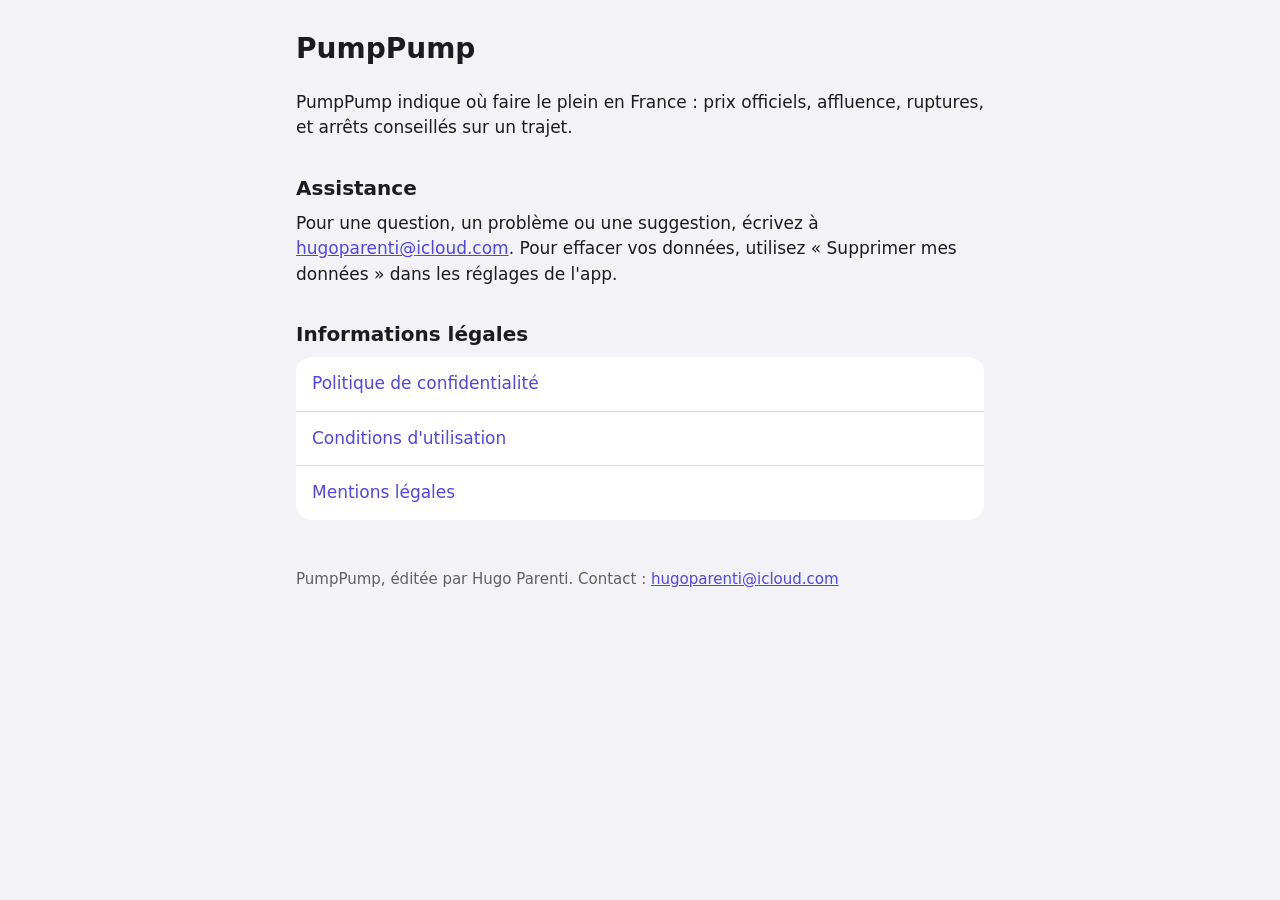
==== index.html @ 9e73a51f "Publie les pages légales de PumpPump Assistance, politique de confidentialité, conditions d'utilisat" ====
<!doctype html>
<html lang="fr">
<head>
<meta charset="utf-8">
<meta name="viewport" content="width=device-width, initial-scale=1">
<title>Assistance · PumpPump</title>
<style>
:root { color-scheme: light dark; --bg: #f2f2f7; --card: #ffffff; --text: #1c1c1e; --muted: #5f5f64; --accent: #4f46e5; --line: #d8d8de; }
@media (prefers-color-scheme: dark) { :root { --bg: #000000; --card: #1c1c1e; --text: #ffffff; --muted: #aeaeb2; --accent: #9b95ff; --line: #38383a; } }
* { box-sizing: border-box; }
body { margin: 0; background: var(--bg); color: var(--text); font: 17px/1.5 -apple-system, BlinkMacSystemFont, "Segoe UI", system-ui, sans-serif; }
main { max-width: 720px; margin: 0 auto; padding: 32px 16px 48px; }
nav { margin-bottom: 24px; font-size: 15px; }
a { color: var(--accent); }
h1 { font-size: 28px; line-height: 1.2; margin: 0 0 24px; }
h2 { font-size: 20px; margin: 32px 0 8px; }
p, ul { margin: 0 0 16px; }
ul { padding-left: 24px; }
li { margin-bottom: 8px; }
.list { list-style: none; padding: 0; background: var(--card); border-radius: 16px; overflow: hidden; }
.list li { margin: 0; border-bottom: 1px solid var(--line); }
.list li:last-child { border-bottom: none; }
.list a { display: block; padding: 14px 16px; text-decoration: none; }
footer { margin-top: 48px; color: var(--muted); font-size: 15px; }
</style>
</head>
<body>
<main>
<h1>PumpPump</h1>
<p>PumpPump indique où faire le plein en France : prix officiels, affluence, ruptures, et arrêts conseillés sur un trajet.</p>
<h2>Assistance</h2>
<p>Pour une question, un problème ou une suggestion, écrivez à <a href="mailto:hugoparenti@icloud.com">hugoparenti@icloud.com</a>. Pour effacer vos données, utilisez « Supprimer mes données » dans les réglages de l'app.</p>
<h2>Informations légales</h2>
<ul class="list">
<li><a href="confidentialite.html">Politique de confidentialité</a></li>
<li><a href="conditions.html">Conditions d'utilisation</a></li>
<li><a href="mentions-legales.html">Mentions légales</a></li>
</ul>
<footer>PumpPump, éditée par Hugo Parenti. Contact : <a href="mailto:hugoparenti@icloud.com">hugoparenti@icloud.com</a></footer>
</main>
</body>
</html>
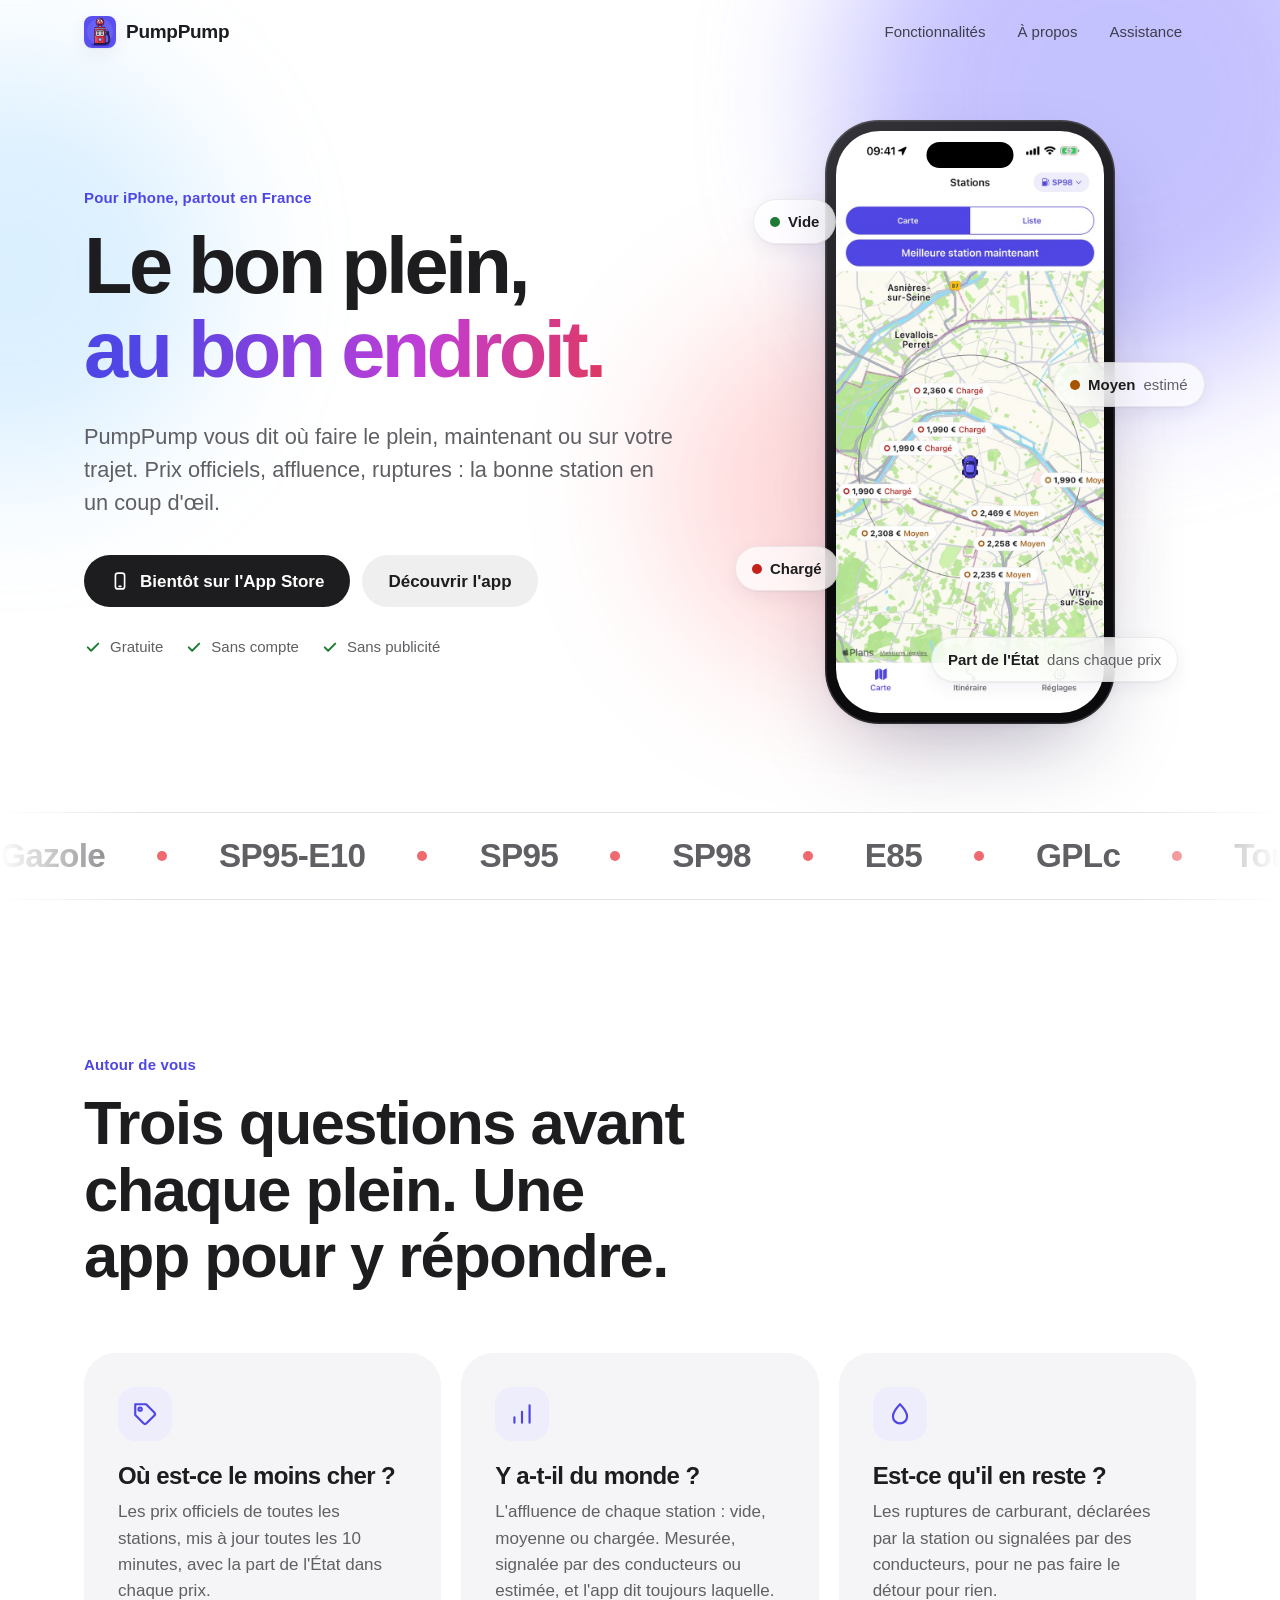
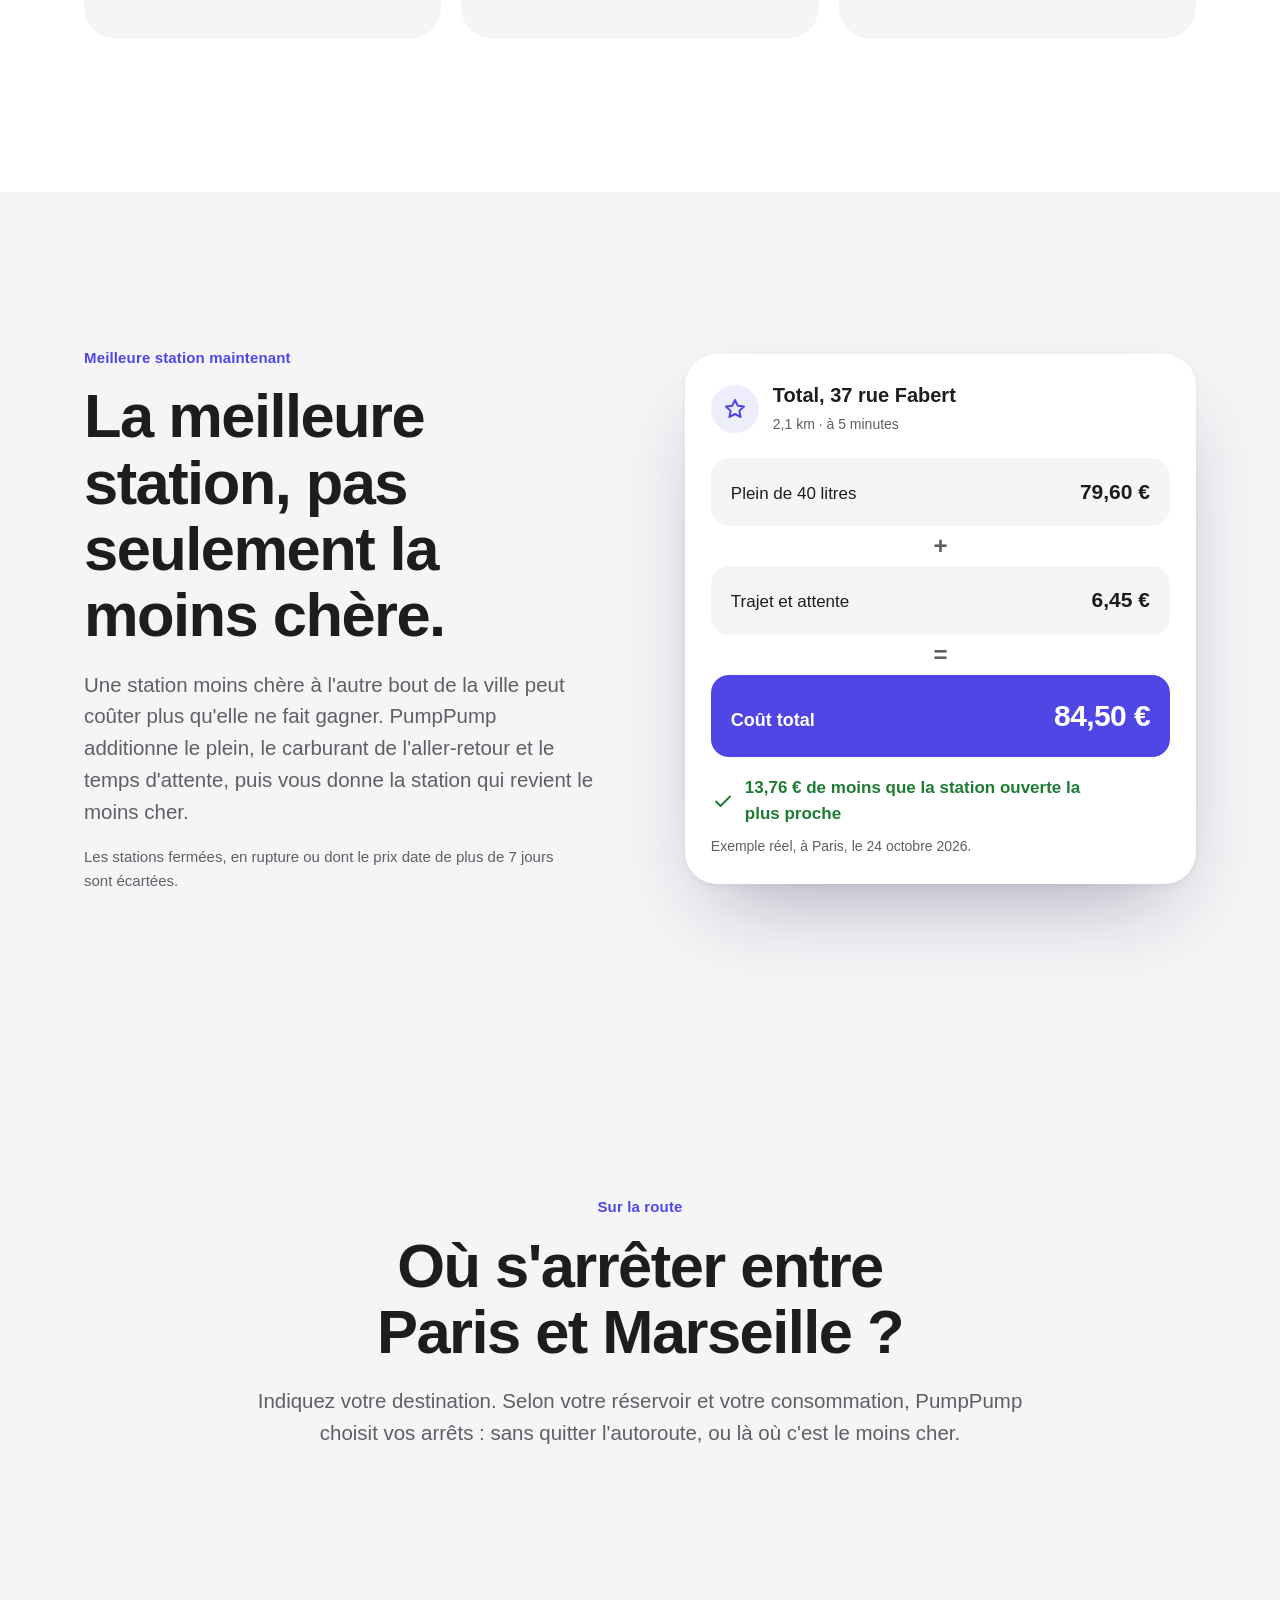
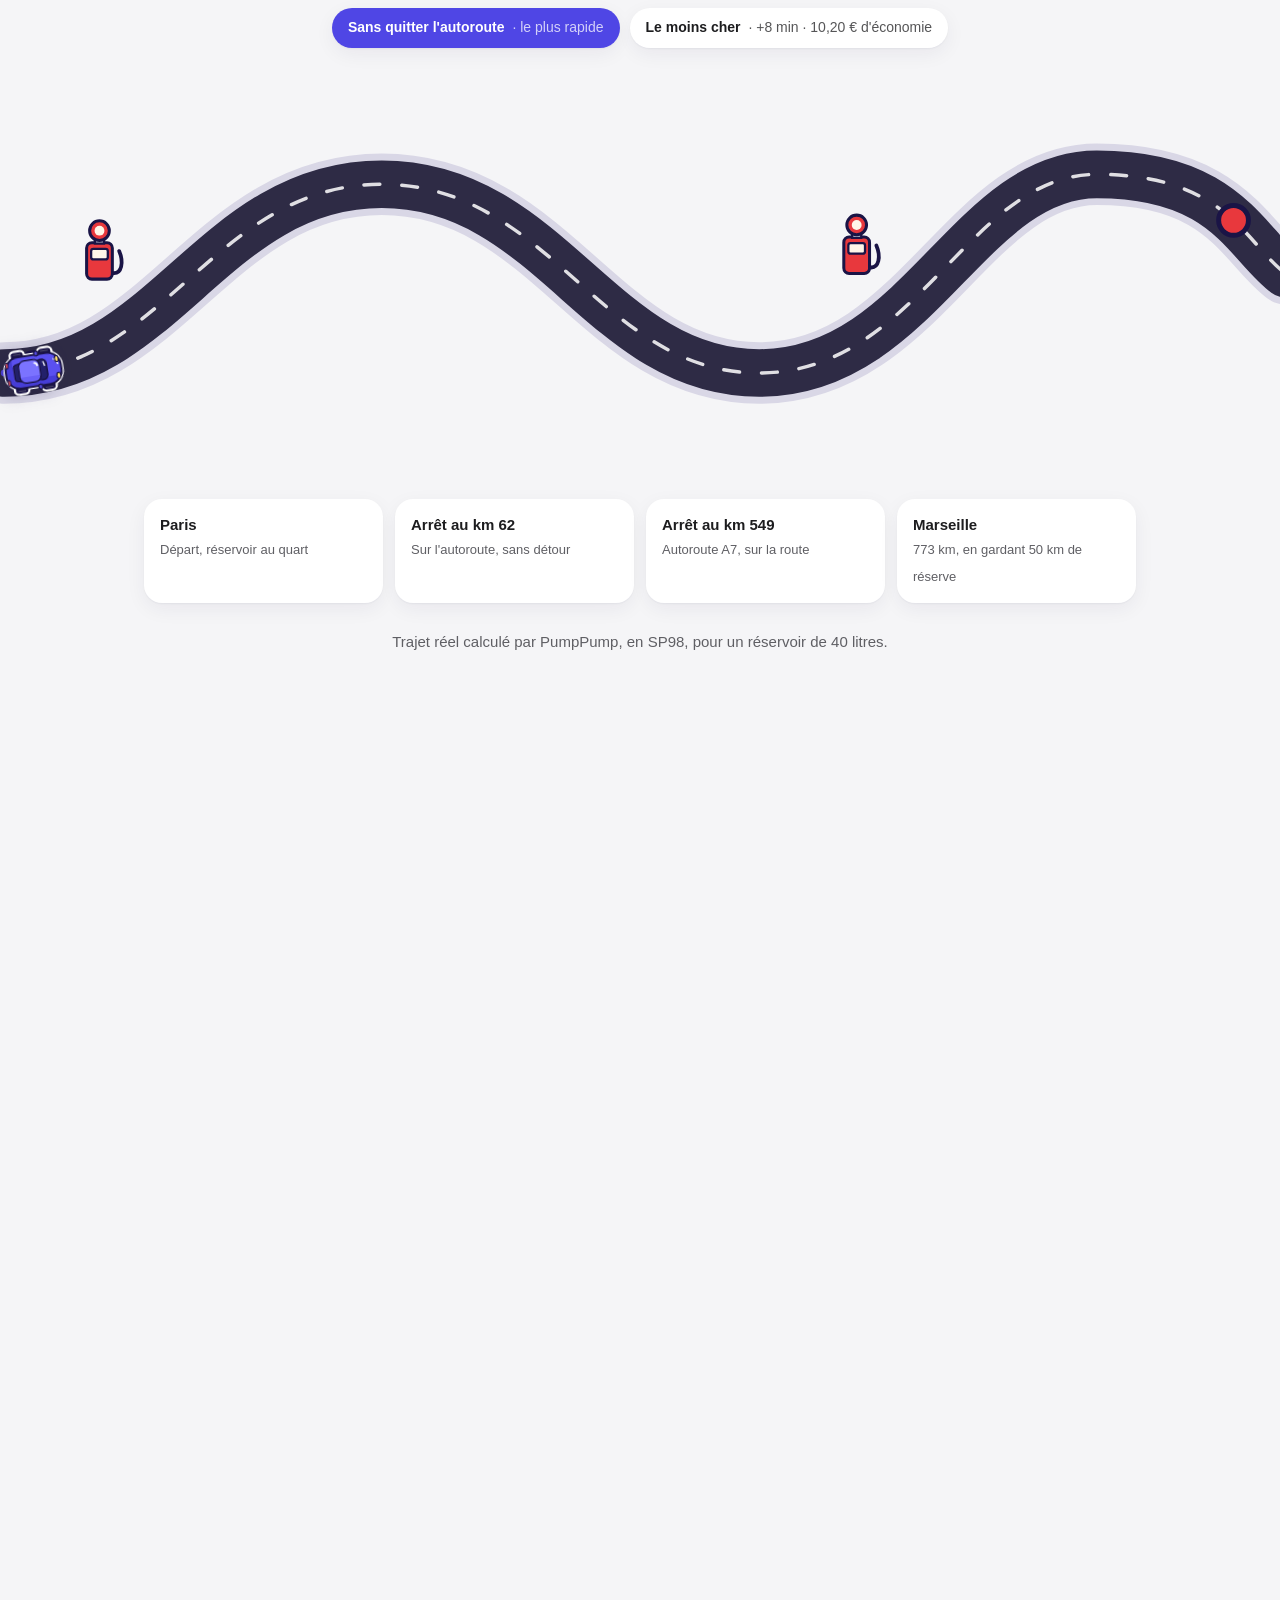
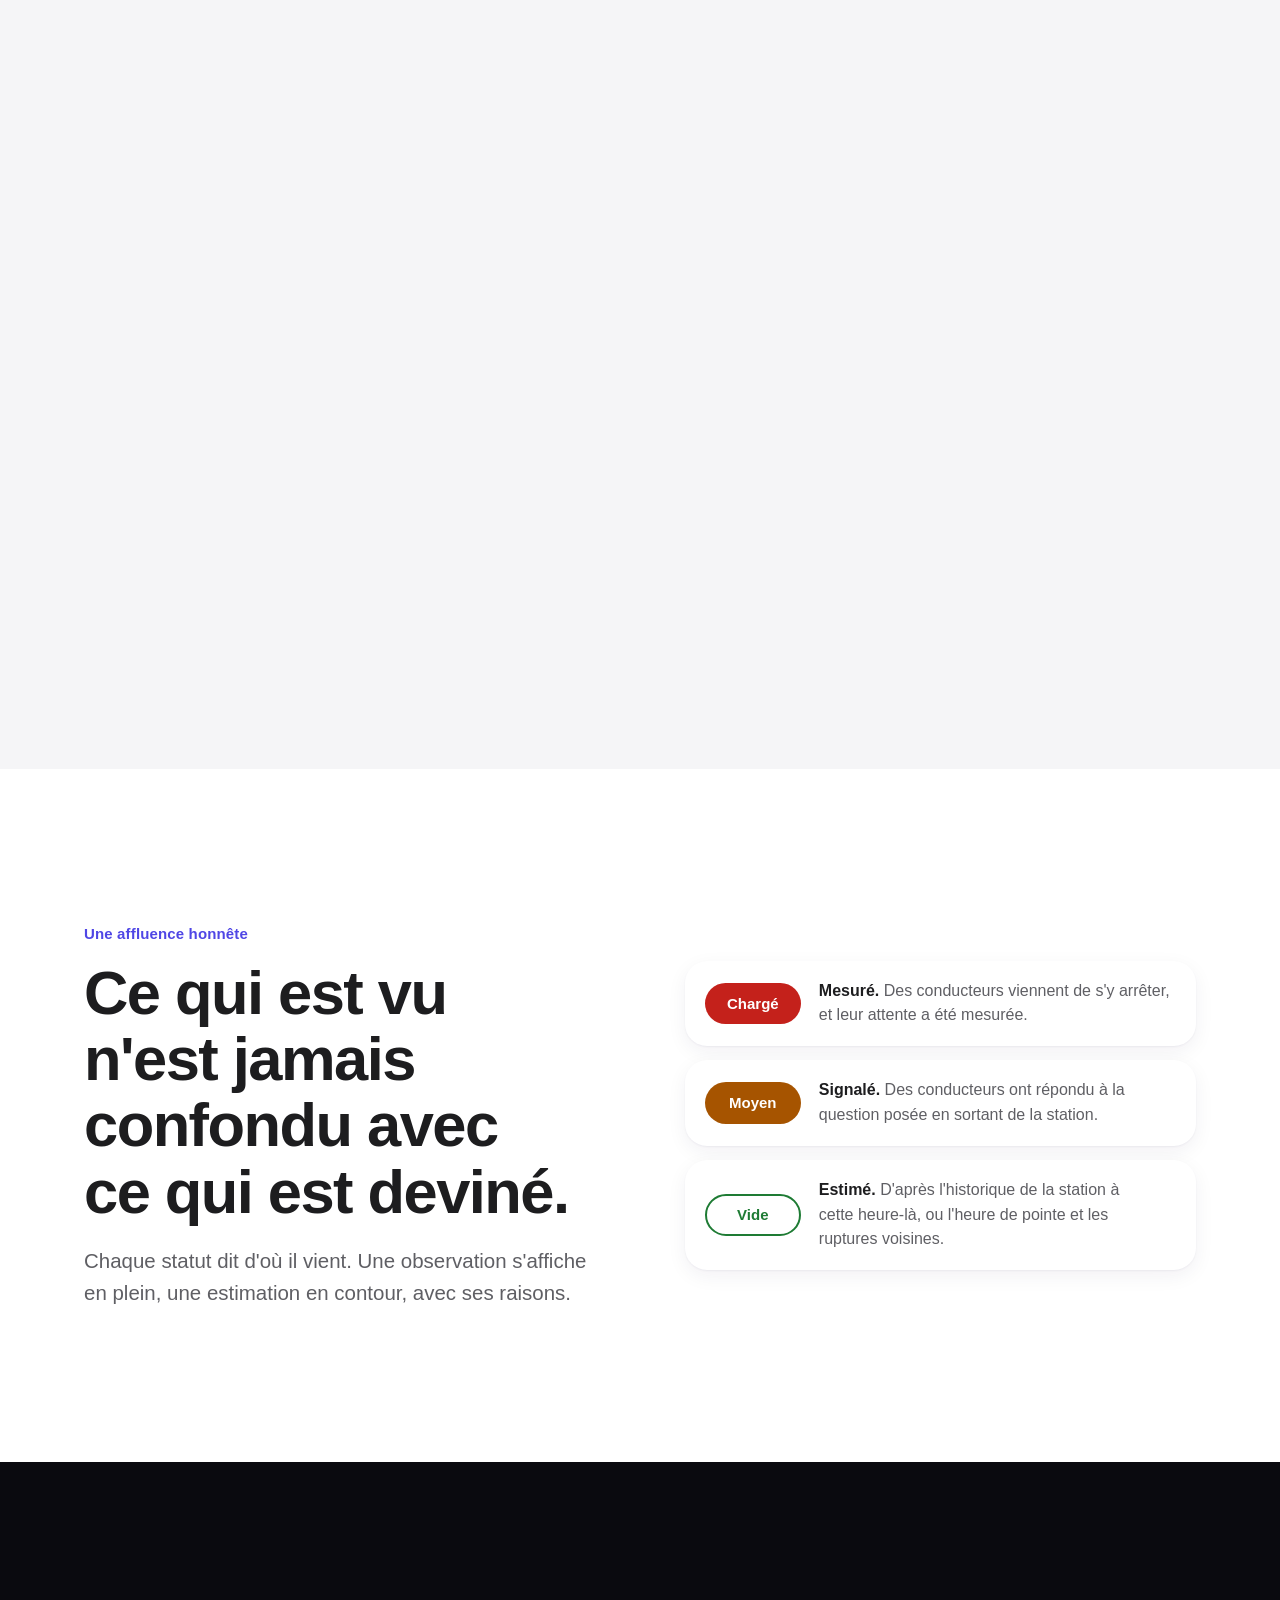
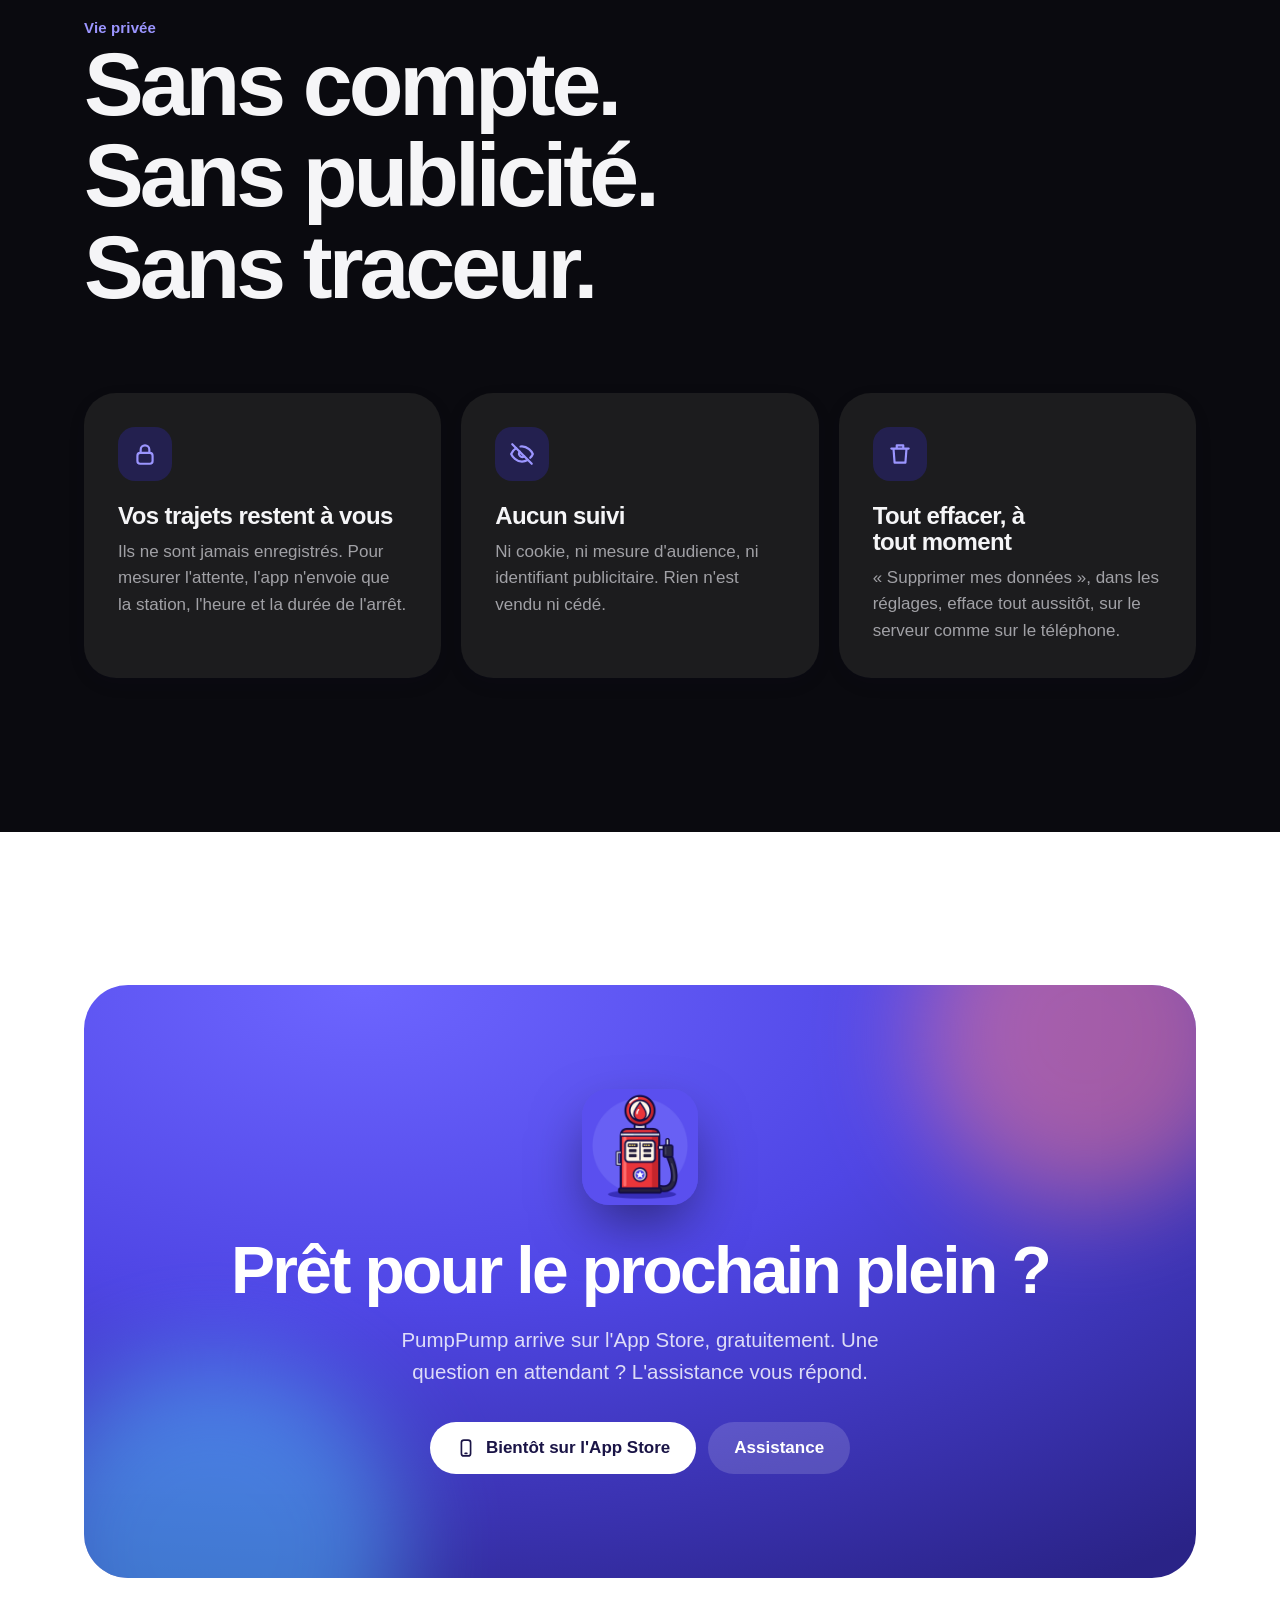
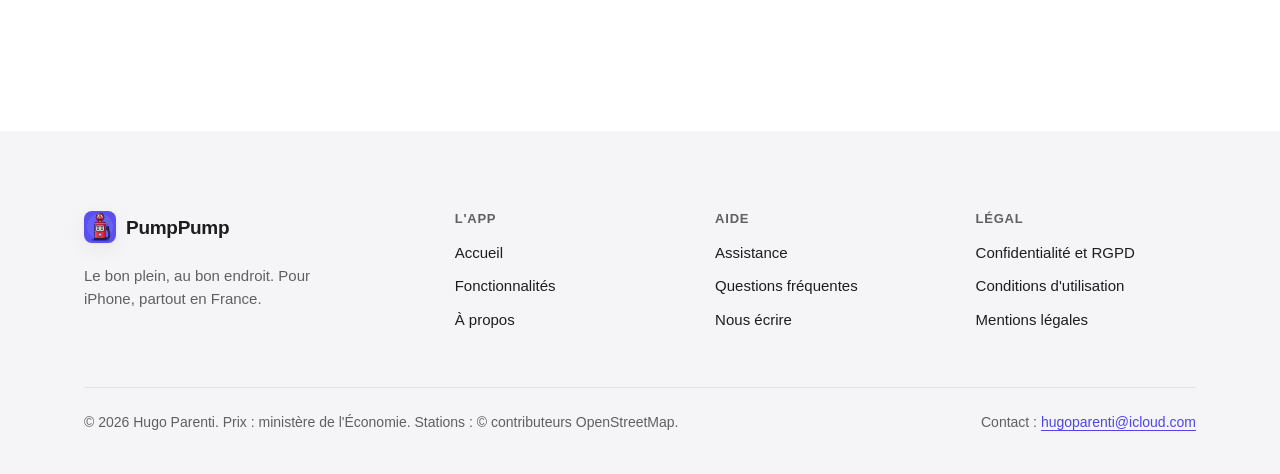
==== commit cdd5a738: "Publie le site de PumpPump Accueil, fonctionnalités, à propos, assistance et documents légaux." ====
--- a/index.html
+++ b/index.html
@@ -2,41 +2,298 @@
 <html lang="fr">
 <head>
 <meta charset="utf-8">
-<meta name="viewport" content="width=device-width, initial-scale=1">
-<title>Assistance · PumpPump</title>
-<style>
-:root { color-scheme: light dark; --bg: #f2f2f7; --card: #ffffff; --text: #1c1c1e; --muted: #5f5f64; --accent: #4f46e5; --line: #d8d8de; }
-@media (prefers-color-scheme: dark) { :root { --bg: #000000; --card: #1c1c1e; --text: #ffffff; --muted: #aeaeb2; --accent: #9b95ff; --line: #38383a; } }
-* { box-sizing: border-box; }
-body { margin: 0; background: var(--bg); color: var(--text); font: 17px/1.5 -apple-system, BlinkMacSystemFont, "Segoe UI", system-ui, sans-serif; }
-main { max-width: 720px; margin: 0 auto; padding: 32px 16px 48px; }
-nav { margin-bottom: 24px; font-size: 15px; }
-a { color: var(--accent); }
-h1 { font-size: 28px; line-height: 1.2; margin: 0 0 24px; }
-h2 { font-size: 20px; margin: 32px 0 8px; }
-p, ul { margin: 0 0 16px; }
-ul { padding-left: 24px; }
-li { margin-bottom: 8px; }
-.list { list-style: none; padding: 0; background: var(--card); border-radius: 16px; overflow: hidden; }
-.list li { margin: 0; border-bottom: 1px solid var(--line); }
-.list li:last-child { border-bottom: none; }
-.list a { display: block; padding: 14px 16px; text-decoration: none; }
-footer { margin-top: 48px; color: var(--muted); font-size: 15px; }
-</style>
+<link rel="canonical" href="https://keytwobiz.github.io/pumppump-legal/">
+<meta name="viewport" content="width=device-width, initial-scale=1, viewport-fit=cover">
+<title>PumpPump · Le bon plein, au bon endroit</title>
+<meta name="description" content="PumpPump vous dit où faire le plein en France : prix officiels mis à jour toutes les 10 minutes, affluence, ruptures et arrêts conseillés sur votre trajet.">
+<meta name="color-scheme" content="light dark">
+<meta name="theme-color" content="#ffffff" media="(prefers-color-scheme: light)">
+<meta name="theme-color" content="#000000" media="(prefers-color-scheme: dark)">
+<link rel="icon" href="images/icone-64.png" type="image/png">
+<link rel="apple-touch-icon" href="images/icone-180.png">
+<meta property="og:type" content="website">
+<meta property="og:locale" content="fr_FR">
+<meta property="og:site_name" content="PumpPump">
+<meta property="og:title" content="PumpPump · Le bon plein, au bon endroit">
+<meta property="og:description" content="PumpPump vous dit où faire le plein en France : prix officiels mis à jour toutes les 10 minutes, affluence, ruptures et arrêts conseillés sur votre trajet.">
+<meta property="og:url" content="https://keytwobiz.github.io/pumppump-legal/">
+<meta property="og:image" content="https://keytwobiz.github.io/pumppump-legal/images/icone-512.png">
+<meta name="twitter:card" content="summary">
+<script>document.documentElement.classList.add('js')</script>
+<link rel="stylesheet" href="style.css?v=ad9df41360">
+<script src="site.js?v=acaf710050" defer></script>
 </head>
 <body>
-<main>
-<h1>PumpPump</h1>
-<p>PumpPump indique où faire le plein en France : prix officiels, affluence, ruptures, et arrêts conseillés sur un trajet.</p>
-<h2>Assistance</h2>
-<p>Pour une question, un problème ou une suggestion, écrivez à <a href="mailto:hugoparenti@icloud.com">hugoparenti@icloud.com</a>. Pour effacer vos données, utilisez « Supprimer mes données » dans les réglages de l'app.</p>
-<h2>Informations légales</h2>
-<ul class="list">
-<li><a href="confidentialite.html">Politique de confidentialité</a></li>
+<a class="skip-link" href="#contenu">Aller au contenu</a>
+<header class="site-header" data-header>
+<div class="wrap header-inner">
+<a class="brand" href="./"><img src="images/icone-64.png" width="32" height="32" alt=""><span>PumpPump</span></a>
+<nav class="nav" aria-label="Navigation principale">
+<a href="fonctionnalites.html">Fonctionnalités</a>
+<a href="a-propos.html">À propos</a>
+<a href="assistance.html">Assistance</a>
+</nav>
+<button class="menu-button" type="button" aria-expanded="false" aria-controls="menu" data-menu-button><span class="sr-only">Ouvrir le menu</span><span class="bars" aria-hidden="true"></span></button>
+</div>
+</header>
+<nav class="mobile-menu" id="menu" aria-label="Menu">
+<a href="./" style="--i: 0" aria-current="page">Accueil</a>
+<a href="fonctionnalites.html" style="--i: 1">Fonctionnalités</a>
+<a href="a-propos.html" style="--i: 2">À propos</a>
+<a href="assistance.html" style="--i: 3">Assistance</a>
+<div class="menu-small">
+<a href="confidentialite.html" style="--i: 4">Confidentialité et RGPD</a>
+<a href="conditions.html" style="--i: 5">Conditions d'utilisation</a>
+<a href="mentions-legales.html" style="--i: 6">Mentions légales</a>
+</div>
+</nav>
+<main id="contenu">
+<section class="hero">
+  <div class="hero-bg" aria-hidden="true"><span class="blob b1"></span><span class="blob b2"></span><span class="blob b3"></span></div>
+  <div class="wrap hero-grid">
+    <div class="hero-copy">
+      <p class="eyebrow reveal-load" style="--d: 0">Pour iPhone, partout en France</p>
+      <h1 class="hero-title">
+        <span class="line"><span style="--d: 1">Le bon plein,</span></span>
+        <span class="line"><span class="gradient-text" style="--d: 2">au bon endroit.</span></span>
+      </h1>
+      <p class="lead reveal-load" style="--d: 3">PumpPump vous dit où faire le plein, maintenant ou sur votre trajet. Prix officiels, affluence, ruptures : la bonne station en un coup d'œil.</p>
+      <div class="actions reveal-load" style="--d: 4">
+        <span class="button soon"><svg class="icon" viewBox="0 0 24 24" aria-hidden="true" focusable="false"><rect x="6.5" y="2.5" width="11" height="19" rx="3"/><path d="M11 18.5h2"/></svg>Bientôt sur l'App Store</span>
+        <a class="button ghost" href="fonctionnalites.html">Découvrir l'app</a>
+      </div>
+      <ul class="hero-facts reveal-load" style="--d: 5">
+        <li><svg class="icon" viewBox="0 0 24 24" aria-hidden="true" focusable="false"><path d="m5 12.5 4.5 4.5L19 7.5"/></svg>Gratuite</li>
+        <li><svg class="icon" viewBox="0 0 24 24" aria-hidden="true" focusable="false"><path d="m5 12.5 4.5 4.5L19 7.5"/></svg>Sans compte</li>
+        <li><svg class="icon" viewBox="0 0 24 24" aria-hidden="true" focusable="false"><path d="m5 12.5 4.5 4.5L19 7.5"/></svg>Sans publicité</li>
+      </ul>
+    </div>
+    <div class="hero-visual">
+      <div class="radar" aria-hidden="true"><span></span><span></span><span></span></div>
+      <div class="phone-entry">
+        <div class="phone phone-tilt" data-tilt>
+          <img src="images/1-carte.jpg" width="660" height="1434" fetchpriority="high" alt="La carte de PumpPump à Paris : chaque station affiche le prix du SP98 et son affluence, dans un cercle autour de la voiture.">
+        </div>
+      </div>
+      <div class="chip chip-a" style="--d: 0" aria-hidden="true"><span class="dot vide"></span>Vide</div>
+      <div class="chip chip-b" style="--d: 1" aria-hidden="true"><span class="dot moyen"></span>Moyen <span class="muted">estimé</span></div>
+      <div class="chip chip-c" style="--d: 2" aria-hidden="true"><span class="dot charge"></span>Chargé</div>
+      <div class="chip chip-d" style="--d: 3" aria-hidden="true">Part de l'État <span class="muted">dans chaque prix</span></div>
+    </div>
+  </div>
+</section>
+
+<div class="marquee" role="img" aria-label="Carburants suivis : Gazole, SP95-E10, SP95, SP98, E85 et GPLc.">
+  <div class="marquee-track">
+    <span>Gazole</span><span>SP95-E10</span><span>SP95</span><span>SP98</span><span>E85</span><span>GPLc</span><span>Toutes les stations de France</span>
+    <span aria-hidden="true">Gazole</span><span aria-hidden="true">SP95-E10</span><span aria-hidden="true">SP95</span><span aria-hidden="true">SP98</span><span aria-hidden="true">E85</span><span aria-hidden="true">GPLc</span><span aria-hidden="true">Toutes les stations de France</span>
+  </div>
+</div>
+
+<section class="section">
+  <div class="wrap">
+    <header class="section-head" data-reveal>
+      <p class="eyebrow">Autour de vous</p>
+      <h2>Trois questions avant chaque plein. Une app pour y répondre.</h2>
+    </header>
+    <div class="cards three">
+      <article class="card flat" data-reveal style="--d: 0">
+        <div class="card-icon"><svg class="icon" viewBox="0 0 24 24" aria-hidden="true" focusable="false"><path d="M20.6 13.4 13.4 20.6a2 2 0 0 1-2.8 0L3 13V3h10l7.6 7.6a2 2 0 0 1 0 2.8z"/><circle cx="7.5" cy="7.5" r="1.5"/></svg></div>
+        <h3>Où est-ce le moins cher ?</h3>
+        <p>Les prix officiels de toutes les stations, mis à jour toutes les 10 minutes, avec la part de l'État dans chaque prix.</p>
+      </article>
+      <article class="card flat" data-reveal style="--d: 1">
+        <div class="card-icon"><svg class="icon" viewBox="0 0 24 24" aria-hidden="true" focusable="false"><path d="M5 20v-5M12 20V10M19 20V4"/></svg></div>
+        <h3>Y a-t-il du monde ?</h3>
+        <p>L'affluence de chaque station : vide, moyenne ou chargée. Mesurée, signalée par des conducteurs ou estimée, et l'app dit toujours laquelle.</p>
+      </article>
+      <article class="card flat" data-reveal style="--d: 2">
+        <div class="card-icon"><svg class="icon" viewBox="0 0 24 24" aria-hidden="true" focusable="false"><path d="M12 3s6.5 6.6 6.5 11.2a6.5 6.5 0 0 1-13 0C5.5 9.6 12 3 12 3z"/></svg></div>
+        <h3>Est-ce qu'il en reste ?</h3>
+        <p>Les ruptures de carburant, déclarées par la station ou signalées par des conducteurs, pour ne pas faire le détour pour rien.</p>
+      </article>
+    </div>
+  </div>
+</section>
+
+<section class="section soft">
+  <div class="wrap split">
+    <header class="section-head" data-reveal>
+      <p class="eyebrow">Meilleure station maintenant</p>
+      <h2>La meilleure station, pas seulement la moins chère.</h2>
+      <p>Une station moins chère à l'autre bout de la ville peut coûter plus qu'elle ne fait gagner. PumpPump additionne le plein, le carburant de l'aller-retour et le temps d'attente, puis vous donne la station qui revient le moins cher.</p>
+      <p class="small">Les stations fermées, en rupture ou dont le prix date de plus de 7 jours sont écartées.</p>
+    </header>
+    <div class="equation" data-reveal>
+      <div class="equation-title" data-step style="--s: 0">
+        <span class="star"><svg class="icon" viewBox="0 0 24 24" aria-hidden="true" focusable="false"><path d="m12 3 2.7 5.7 6.3.8-4.6 4.4 1.2 6.1L12 17l-5.6 3 1.2-6.1L3 9.5l6.3-.8z"/></svg></span>
+        <div><strong>Total, 37 rue Fabert</strong><span>2,1 km · à 5 minutes</span></div>
+      </div>
+      <div class="eq-row" data-step style="--s: 1"><span>Plein de 40 litres</span><strong>79,60&nbsp;€</strong></div>
+      <div class="eq-op" data-step style="--s: 2" aria-hidden="true">+</div>
+      <div class="eq-row" data-step style="--s: 3"><span>Trajet et attente</span><strong>6,45&nbsp;€</strong></div>
+      <div class="eq-op" data-step style="--s: 4" aria-hidden="true">=</div>
+      <div class="eq-total" data-step style="--s: 5"><span>Coût total</span><strong data-count="86.05" data-count-delay="1100">86,05&nbsp;€</strong></div>
+      <p class="eq-note" data-step style="--s: 6"><svg class="icon" viewBox="0 0 24 24" aria-hidden="true" focusable="false"><path d="m5 12.5 4.5 4.5L19 7.5"/></svg>13,76&nbsp;€ de moins que la station ouverte la plus proche</p>
+      <p class="eq-caption" data-step style="--s: 7">Exemple réel, à Paris, le 24 octobre 2026.</p>
+    </div>
+  </div>
+</section>
+
+<section class="road" data-road aria-labelledby="titre-route">
+  <div class="wrap">
+    <header class="section-head center" data-reveal>
+      <p class="eyebrow">Sur la route</p>
+      <h2 id="titre-route">Où s'arrêter entre Paris et Marseille ?</h2>
+      <p>Indiquez votre destination. Selon votre réservoir et votre consommation, PumpPump choisit vos arrêts : sans quitter l'autoroute, ou là où c'est le moins cher.</p>
+    </header>
+  </div>
+  <div class="road-track" data-road-track>
+    <div class="road-sticky">
+      <div class="road-route" aria-hidden="true">
+        <span class="road-pill active">Sans quitter l'autoroute <span class="muted">· le plus rapide</span></span>
+        <span class="road-pill">Le moins cher <span class="muted">· +8 min · 10,20&nbsp;€ d'économie</span></span>
+      </div>
+      <div class="road-stage" aria-hidden="true">
+        <svg width="0" height="0" style="position: absolute" focusable="false">
+          <symbol id="pompe" viewBox="0 0 60 84">
+            <path d="M44 72c13 2 15-15 9-29" fill="none" stroke="#1A1446" stroke-width="5" stroke-linecap="round"/>
+            <rect x="10" y="32" width="34" height="48" rx="7" fill="#E8383D" stroke="#1A1446" stroke-width="4"/>
+            <rect x="16" y="40" width="22" height="14" rx="3" fill="#FFF6E8" stroke="#1A1446" stroke-width="3"/>
+            <rect x="21" y="26" width="12" height="7" fill="#D9DDE6" stroke="#1A1446" stroke-width="3"/>
+            <circle cx="27" cy="16" r="13" fill="#E8383D" stroke="#1A1446" stroke-width="4"/>
+            <circle cx="27" cy="16" r="6.5" fill="#FFF6E8"/>
+          </symbol>
+        </svg>
+        <svg class="road-svg wide" viewBox="0 0 1200 400" focusable="false" data-start="0.02" data-end="0.95">
+          <path class="road-edge" stroke-width="62" d="M-40 300C120 300 170 110 340 110S560 300 720 300 930 100 1060 100 1210 170 1250 200"/>
+          <path class="road-asphalt" stroke-width="48" data-road-path d="M-40 300C120 300 170 110 340 110S560 300 720 300 930 100 1060 100 1210 170 1250 200"/>
+          <path class="road-dash" d="M-40 300C120 300 170 110 340 110S560 300 720 300 930 100 1060 100 1210 170 1250 200"/>
+          <path class="road-trail" pathLength="1" data-trail d="M-40 300C120 300 170 110 340 110S560 300 720 300 930 100 1060 100 1210 170 1250 200"/>
+          <g class="road-place" data-place data-trip="0"><circle class="halo" r="34"/><circle class="marker" r="13" fill="#FFFFFF" stroke="#1A1446" stroke-width="5"/></g>
+          <g class="road-place" data-place data-trip="0.08" data-offset="54"><circle class="halo" cy="-30" r="40"/><use href="#pompe" x="-23" y="-64" width="46" height="64"/></g>
+          <g class="road-place" data-place data-trip="0.71" data-offset="54"><circle class="halo" cy="-30" r="40"/><use href="#pompe" x="-23" y="-64" width="46" height="64"/></g>
+          <g class="road-place" data-place data-trip="1"><circle class="halo" r="34"/><circle class="marker" r="15" fill="#E8383D" stroke="#1A1446" stroke-width="5"/></g>
+          <g class="road-car" data-car><image href="images/voiture.svg" x="-34" y="-34" width="68" height="68"/></g>
+        </svg>
+        <svg class="road-svg tall" viewBox="0 0 360 640" focusable="false" data-start="0.07" data-end="0.93">
+          <path class="road-edge" stroke-width="74" d="M180-30C180 90 60 110 70 220S300 330 290 440 180 560 180 680"/>
+          <path class="road-asphalt" stroke-width="58" data-road-path d="M180-30C180 90 60 110 70 220S300 330 290 440 180 560 180 680"/>
+          <path class="road-dash" d="M180-30C180 90 60 110 70 220S300 330 290 440 180 560 180 680"/>
+          <path class="road-trail" pathLength="1" data-trail d="M180-30C180 90 60 110 70 220S300 330 290 440 180 560 180 680"/>
+          <g class="road-place" data-place data-trip="0"><circle class="halo" r="40"/><circle class="marker" r="16" fill="#FFFFFF" stroke="#1A1446" stroke-width="6"/></g>
+          <g class="road-place" data-place data-trip="0.08" data-offset="-64"><circle class="halo" cy="-36" r="48"/><use href="#pompe" x="-28" y="-78" width="56" height="78"/></g>
+          <g class="road-place" data-place data-trip="0.71" data-offset="64"><circle class="halo" cy="-36" r="48"/><use href="#pompe" x="-28" y="-78" width="56" height="78"/></g>
+          <g class="road-place" data-place data-trip="1"><circle class="halo" r="40"/><circle class="marker" r="18" fill="#E8383D" stroke="#1A1446" stroke-width="6"/></g>
+          <g class="road-car" data-car><image href="images/voiture.svg" x="-44" y="-44" width="88" height="88"/></g>
+        </svg>
+      </div>
+      <ol class="road-stops">
+        <li class="stop" data-stop="0"><strong>Paris</strong><span>Départ, réservoir au quart</span></li>
+        <li class="stop" data-stop="0.08"><strong>Arrêt au km 62</strong><span>Sur l'autoroute, sans détour</span></li>
+        <li class="stop" data-stop="0.71"><strong>Arrêt au km 549</strong><span>Autoroute A7, sur la route</span></li>
+        <li class="stop" data-stop="1"><strong>Marseille</strong><span>773 km, en gardant 50 km de réserve</span></li>
+      </ol>
+      <p class="road-note">Trajet réel calculé par PumpPump, en SP98, pour un réservoir de 40 litres.</p>
+    </div>
+  </div>
+</section>
+
+<section class="section">
+  <div class="wrap split">
+    <header class="section-head" data-reveal>
+      <p class="eyebrow">Une affluence honnête</p>
+      <h2>Ce qui est vu n'est jamais confondu avec ce qui est deviné.</h2>
+      <p>Chaque statut dit d'où il vient. Une observation s'affiche en plein, une estimation en contour, avec ses raisons.</p>
+    </header>
+    <div class="badges">
+      <div class="badge-row" data-reveal style="--d: 0"><span class="badge filled charge">Chargé</span><p><strong>Mesuré.</strong> Des conducteurs viennent de s'y arrêter, et leur attente a été mesurée.</p></div>
+      <div class="badge-row" data-reveal style="--d: 1"><span class="badge filled moyen">Moyen</span><p><strong>Signalé.</strong> Des conducteurs ont répondu à la question posée en sortant de la station.</p></div>
+      <div class="badge-row" data-reveal style="--d: 2"><span class="badge outline vide">Vide</span><p><strong>Estimé.</strong> D'après l'historique de la station à cette heure-là, ou l'heure de pointe et les ruptures voisines.</p></div>
+    </div>
+  </div>
+</section>
+
+<section class="section dark">
+  <div class="wrap">
+    <p class="eyebrow" data-reveal>Vie privée</p>
+    <h2 class="statement" data-reveal>
+      <span style="--d: 0">Sans compte.</span>
+      <span style="--d: 1">Sans publicité.</span>
+      <span style="--d: 2">Sans traceur.</span>
+    </h2>
+    <div class="privacy-list">
+      <article class="card" data-reveal style="--d: 0">
+        <div class="card-icon"><svg class="icon" viewBox="0 0 24 24" aria-hidden="true" focusable="false"><rect x="5" y="11" width="14" height="10" rx="2.5"/><path d="M8 11V8a4 4 0 0 1 8 0v3"/></svg></div>
+        <h3>Vos trajets restent à vous</h3>
+        <p>Ils ne sont jamais enregistrés. Pour mesurer l'attente, l'app n'envoie que la station, l'heure et la durée de l'arrêt.</p>
+      </article>
+      <article class="card" data-reveal style="--d: 1">
+        <div class="card-icon"><svg class="icon" viewBox="0 0 24 24" aria-hidden="true" focusable="false"><path d="m3 3 18 18"/><path d="M10.6 5.1A10 10 0 0 1 12 5c5 0 9 4.5 10 7-.4 1-1.2 2.3-2.4 3.5M6.6 6.6C4.5 7.9 2.8 10 2 12c1 2.5 5 7 10 7 1.9 0 3.6-.6 5.1-1.5"/><path d="M9.9 9.9a3 3 0 0 0 4.2 4.2"/></svg></div>
+        <h3>Aucun suivi</h3>
+        <p>Ni cookie, ni mesure d'audience, ni identifiant publicitaire. Rien n'est vendu ni cédé.</p>
+      </article>
+      <article class="card" data-reveal style="--d: 2">
+        <div class="card-icon"><svg class="icon" viewBox="0 0 24 24" aria-hidden="true" focusable="false"><path d="M4 7h16M9 7V4h6v3M6 7l1 13h10l1-13"/></svg></div>
+        <h3>Tout effacer, à tout moment</h3>
+        <p>« Supprimer mes données », dans les réglages, efface tout aussitôt, sur le serveur comme sur le téléphone.</p>
+      </article>
+    </div>
+  </div>
+</section>
+
+<section class="section">
+  <div class="wrap">
+    <div class="cta-card" data-reveal>
+      <img class="app-icon" src="images/icone-512.png" width="512" height="512" alt="L'icône de PumpPump : une pompe à essence rouge des années 50.">
+      <h2>Prêt pour le prochain plein ?</h2>
+      <p>PumpPump arrive sur l'App Store, gratuitement. Une question en attendant ? L'assistance vous répond.</p>
+      <div class="actions">
+        <span class="button soon"><svg class="icon" viewBox="0 0 24 24" aria-hidden="true" focusable="false"><rect x="6.5" y="2.5" width="11" height="19" rx="3"/><path d="M11 18.5h2"/></svg>Bientôt sur l'App Store</span>
+        <a class="button ghost" href="assistance.html">Assistance</a>
+      </div>
+    </div>
+  </div>
+</section>
+
+</main>
+<footer class="site-footer">
+<div class="wrap">
+<div class="footer-grid">
+<div class="footer-brand">
+<a class="brand" href="./"><img src="images/icone-64.png" width="32" height="32" alt=""><span>PumpPump</span></a>
+<p>Le bon plein, au bon endroit. Pour iPhone, partout en France.</p>
+</div>
+<nav aria-label="L'app">
+<h2>L'app</h2>
+<ul>
+<li><a href="./">Accueil</a></li>
+<li><a href="fonctionnalites.html">Fonctionnalités</a></li>
+<li><a href="a-propos.html">À propos</a></li>
+</ul>
+</nav>
+<nav aria-label="Aide">
+<h2>Aide</h2>
+<ul>
+<li><a href="assistance.html">Assistance</a></li>
+<li><a href="assistance.html#faq">Questions fréquentes</a></li>
+<li><a href="mailto:hugoparenti@icloud.com">Nous écrire</a></li>
+</ul>
+</nav>
+<nav aria-label="Informations légales">
+<h2>Légal</h2>
+<ul>
+<li><a href="confidentialite.html">Confidentialité et RGPD</a></li>
 <li><a href="conditions.html">Conditions d'utilisation</a></li>
 <li><a href="mentions-legales.html">Mentions légales</a></li>
 </ul>
-<footer>PumpPump, éditée par Hugo Parenti. Contact : <a href="mailto:hugoparenti@icloud.com">hugoparenti@icloud.com</a></footer>
-</main>
+</nav>
+</div>
+<div class="footer-bottom">
+<p>© 2026 Hugo Parenti. Prix : ministère de l'Économie. Stations : © contributeurs OpenStreetMap.</p>
+<p>Contact : <a href="mailto:hugoparenti@icloud.com">hugoparenti@icloud.com</a></p>
+</div>
+</div>
+</footer>
 </body>
 </html>
--- a/style.css
+++ b/style.css
@@ -0,0 +1,2402 @@
+/* Site de PumpPump. Couleurs de l'app, typographie du système, mode sombre
+   automatique. Le contenu reste lisible sans JavaScript : les états cachés avant
+   animation ne s'appliquent qu'avec la classe js. Toutes les animations
+   s'arrêtent quand l'utilisateur réduit les animations. */
+
+:root {
+  color-scheme: light dark;
+  --bg: #ffffff;
+  --bg-soft: #f5f5f7;
+  --card: #ffffff;
+  --text: #1d1d1f;
+  --muted: #5f5f64;
+  --line: #e2e2e7;
+  --accent: #4f46e5;
+  --accent-hover: #4338ca;
+  --on-accent: #ffffff;
+  --accent-tint: #eeedfb;
+  --ink: #1a1446;
+  --pump: #e8383d;
+  --vide: #1e7b34;
+  --moyen: #a65400;
+  --charge: #c4211b;
+  --on-status: #ffffff;
+  --road: #2e2b45;
+  --road-edge: #d9d7e6;
+  --glass: rgba(255, 255, 255, 0.72);
+  --shadow-s: 0 1px 2px rgba(26, 20, 70, 0.05), 0 6px 20px rgba(26, 20, 70, 0.06);
+  --shadow-l: 0 2px 6px rgba(26, 20, 70, 0.05), 0 40px 90px -30px rgba(26, 20, 70, 0.35);
+  --radius-m: 20px;
+  --radius-l: 32px;
+  --ease: cubic-bezier(0.22, 1, 0.36, 1);
+  --spring: cubic-bezier(0.34, 1.56, 0.64, 1);
+  --header-h: 64px;
+  --font: -apple-system, BlinkMacSystemFont, 'SF Pro Text', 'Segoe UI', Roboto, 'Helvetica Neue', Arial, sans-serif;
+  --font-display: -apple-system, BlinkMacSystemFont, 'SF Pro Display', 'Segoe UI', Roboto, 'Helvetica Neue', Arial,
+    sans-serif;
+}
+
+@media (prefers-color-scheme: dark) {
+  :root {
+    --bg: #000000;
+    --bg-soft: #0f0f12;
+    --card: #1c1c1e;
+    --text: #f5f5f7;
+    --muted: #a1a1a6;
+    --line: #2c2c2e;
+    --accent: #9b95ff;
+    --accent-hover: #b6b1ff;
+    --on-accent: #000000;
+    --accent-tint: #23204f;
+    --vide: #30d158;
+    --moyen: #ff9f0a;
+    --charge: #ff6961;
+    --on-status: #000000;
+    --road: #3a3750;
+    --road-edge: #24232e;
+    --glass: rgba(22, 22, 26, 0.72);
+    --shadow-s: 0 1px 2px rgba(0, 0, 0, 0.5), 0 6px 20px rgba(0, 0, 0, 0.35);
+    --shadow-l: 0 40px 90px -30px rgba(0, 0, 0, 0.9);
+  }
+}
+
+/* Base */
+
+*,
+*::before,
+*::after {
+  box-sizing: border-box;
+}
+
+html {
+  -webkit-text-size-adjust: 100%;
+  scroll-padding-top: calc(var(--header-h) + 24px);
+}
+
+body {
+  margin: 0;
+  background: var(--bg);
+  color: var(--text);
+  font: 17px/1.55 var(--font);
+  -webkit-font-smoothing: antialiased;
+  text-rendering: optimizeLegibility;
+  overflow-x: clip;
+}
+
+html.menu-open {
+  overflow: hidden;
+}
+
+img,
+svg {
+  display: block;
+  max-width: 100%;
+}
+
+img {
+  height: auto;
+}
+
+a {
+  color: var(--accent);
+  text-decoration-thickness: 1px;
+  text-underline-offset: 3px;
+}
+
+a:hover {
+  color: var(--accent-hover);
+}
+
+:focus-visible {
+  outline: 3px solid var(--accent);
+  outline-offset: 3px;
+  border-radius: 8px;
+}
+
+h1,
+h2,
+h3 {
+  margin: 0;
+  font-family: var(--font-display);
+  line-height: 1.08;
+  letter-spacing: -0.025em;
+  text-wrap: balance;
+}
+
+p {
+  margin: 0;
+  text-wrap: pretty;
+}
+
+.sr-only {
+  position: absolute;
+  width: 1px;
+  height: 1px;
+  overflow: hidden;
+  clip-path: inset(50%);
+  white-space: nowrap;
+}
+
+.skip-link {
+  position: fixed;
+  top: 12px;
+  left: 12px;
+  z-index: 100;
+  padding: 10px 16px;
+  border-radius: 999px;
+  background: var(--accent);
+  color: var(--on-accent);
+  font-weight: 600;
+  text-decoration: none;
+  transform: translateY(-200%);
+}
+
+.skip-link:focus {
+  transform: none;
+}
+
+.wrap {
+  width: 100%;
+  max-width: 1160px;
+  margin-inline: auto;
+  padding-inline: 24px;
+}
+
+@media (max-width: 480px) {
+  .wrap {
+    padding-inline: 16px;
+  }
+}
+
+.icon {
+  width: 24px;
+  height: 24px;
+  flex: none;
+  fill: none;
+  stroke: currentColor;
+  stroke-width: 2;
+  stroke-linecap: round;
+  stroke-linejoin: round;
+}
+
+.eyebrow {
+  color: var(--accent);
+  font-size: 15px;
+  font-weight: 650;
+  letter-spacing: 0.01em;
+}
+
+.lead {
+  max-width: 600px;
+  color: var(--muted);
+  font-size: clamp(19px, 1.7vw, 22px);
+  line-height: 1.5;
+}
+
+/* En-tête */
+
+.site-header {
+  position: fixed;
+  inset: 0 0 auto;
+  z-index: 50;
+  height: var(--header-h);
+  transition:
+    background 0.4s var(--ease),
+    box-shadow 0.4s var(--ease);
+  view-transition-name: en-tete;
+}
+
+.site-header.is-scrolled,
+.menu-open .site-header {
+  background: var(--glass);
+  box-shadow: 0 1px 0 var(--line);
+  -webkit-backdrop-filter: saturate(180%) blur(20px);
+  backdrop-filter: saturate(180%) blur(20px);
+}
+
+.header-inner {
+  display: flex;
+  height: 100%;
+  align-items: center;
+  justify-content: space-between;
+  gap: 24px;
+}
+
+.brand {
+  display: inline-flex;
+  align-items: center;
+  gap: 10px;
+  color: var(--text);
+  font-size: 19px;
+  font-weight: 700;
+  letter-spacing: -0.015em;
+  text-decoration: none;
+}
+
+.brand:hover {
+  color: var(--text);
+}
+
+.brand img {
+  width: 32px;
+  height: 32px;
+  border-radius: 8px;
+  box-shadow: var(--shadow-s);
+  transition: transform 0.5s var(--spring);
+}
+
+.brand:hover img {
+  transform: rotate(-8deg) scale(1.06);
+}
+
+.nav {
+  display: flex;
+  gap: 4px;
+}
+
+.nav a {
+  padding: 8px 14px;
+  border-radius: 999px;
+  color: var(--text);
+  font-size: 15px;
+  font-weight: 500;
+  text-decoration: none;
+  opacity: 0.8;
+  transition:
+    opacity 0.2s,
+    background 0.2s;
+}
+
+.nav a:hover {
+  background: color-mix(in srgb, var(--text) 6%, transparent);
+  color: var(--text);
+  opacity: 1;
+}
+
+.nav a[aria-current='page'] {
+  background: var(--accent-tint);
+  color: var(--accent);
+  opacity: 1;
+}
+
+.menu-button {
+  display: none;
+  width: 44px;
+  height: 44px;
+  place-items: center;
+  border: 0;
+  border-radius: 999px;
+  background: transparent;
+  color: var(--text);
+  cursor: pointer;
+}
+
+.bars {
+  position: relative;
+  width: 20px;
+  height: 12px;
+}
+
+.bars::before,
+.bars::after {
+  content: '';
+  position: absolute;
+  left: 0;
+  right: 0;
+  height: 2px;
+  border-radius: 2px;
+  background: currentColor;
+  transition:
+    transform 0.4s var(--ease),
+    top 0.4s var(--ease);
+}
+
+.bars::before {
+  top: 0;
+}
+
+.bars::after {
+  top: 10px;
+}
+
+.menu-open .bars::before {
+  top: 5px;
+  transform: rotate(45deg);
+}
+
+.menu-open .bars::after {
+  top: 5px;
+  transform: rotate(-45deg);
+}
+
+.mobile-menu {
+  position: fixed;
+  inset: var(--header-h) 0 0;
+  z-index: 49;
+  display: flex;
+  flex-direction: column;
+  padding: 24px 24px 40px;
+  overflow-y: auto;
+  background: var(--bg);
+  opacity: 0;
+  visibility: hidden;
+  transition:
+    opacity 0.35s var(--ease),
+    visibility 0.35s;
+}
+
+.menu-open .mobile-menu {
+  opacity: 1;
+  visibility: visible;
+}
+
+.mobile-menu a {
+  padding: 10px 0;
+  color: var(--text);
+  font-size: 32px;
+  font-weight: 700;
+  letter-spacing: -0.025em;
+  text-decoration: none;
+  opacity: 0;
+  transform: translateY(14px);
+  transition:
+    opacity 0.5s var(--ease),
+    transform 0.5s var(--ease);
+  transition-delay: calc(var(--i, 0) * 45ms);
+}
+
+.mobile-menu a[aria-current='page'] {
+  color: var(--accent);
+}
+
+.menu-open .mobile-menu a {
+  opacity: 1;
+  transform: none;
+}
+
+.mobile-menu .menu-small {
+  margin-top: 24px;
+  padding-top: 24px;
+  border-top: 1px solid var(--line);
+}
+
+.mobile-menu .menu-small a {
+  display: block;
+  color: var(--muted);
+  font-size: 17px;
+  font-weight: 500;
+  letter-spacing: 0;
+}
+
+@media (max-width: 760px) {
+  .nav {
+    display: none;
+  }
+
+  .menu-button {
+    display: grid;
+  }
+}
+
+/* Boutons */
+
+.button {
+  display: inline-flex;
+  min-height: 52px;
+  align-items: center;
+  justify-content: center;
+  gap: 10px;
+  padding: 0 26px;
+  border: 0;
+  border-radius: 999px;
+  font: 600 17px/1 var(--font);
+  text-decoration: none;
+  cursor: pointer;
+  transition:
+    transform 0.35s var(--spring),
+    background 0.2s,
+    box-shadow 0.3s;
+}
+
+.button .icon {
+  width: 20px;
+  height: 20px;
+}
+
+.button.primary {
+  background: var(--accent);
+  box-shadow: 0 10px 30px -10px color-mix(in srgb, var(--accent) 70%, transparent);
+  color: var(--on-accent);
+}
+
+.button.primary:hover {
+  background: var(--accent-hover);
+  color: var(--on-accent);
+  transform: translateY(-2px);
+}
+
+.button.ghost {
+  background: color-mix(in srgb, var(--text) 7%, transparent);
+  color: var(--text);
+}
+
+.button.ghost:hover {
+  background: color-mix(in srgb, var(--text) 11%, transparent);
+  color: var(--text);
+  transform: translateY(-2px);
+}
+
+.button.soon {
+  background: var(--text);
+  color: var(--bg);
+  cursor: default;
+}
+
+.button:active {
+  transform: scale(0.97);
+}
+
+.actions {
+  display: flex;
+  flex-wrap: wrap;
+  gap: 12px;
+}
+
+/* Apparitions */
+
+.js [data-reveal] {
+  opacity: 0;
+  transform: translateY(32px);
+  transition:
+    opacity 1s var(--ease),
+    transform 1s var(--ease);
+  transition-delay: calc(var(--d, 0) * 90ms);
+}
+
+.js [data-reveal].is-visible {
+  opacity: 1;
+  transform: none;
+}
+
+.js [data-reveal].is-visible:hover {
+  transition-delay: 0s;
+}
+
+.js .reveal-load {
+  opacity: 0;
+  animation: fade-up 1s var(--ease) forwards;
+  animation-delay: calc(150ms + var(--d, 0) * 110ms);
+}
+
+@keyframes fade-up {
+  from {
+    opacity: 0;
+    transform: translateY(18px);
+  }
+
+  to {
+    opacity: 1;
+    transform: none;
+  }
+}
+
+/* Accueil : ouverture */
+
+.hero {
+  position: relative;
+  padding: calc(var(--header-h) + 56px) 0 88px;
+  overflow: clip;
+}
+
+.hero-bg {
+  position: absolute;
+  inset: 0;
+  z-index: -1;
+  pointer-events: none;
+}
+
+.blob {
+  position: absolute;
+  border-radius: 50%;
+  filter: blur(70px);
+  animation: drift 20s ease-in-out infinite alternate;
+}
+
+.blob.b1 {
+  top: -180px;
+  right: -120px;
+  width: 560px;
+  height: 560px;
+  background: #8b84ff;
+  opacity: 0.5;
+}
+
+.blob.b2 {
+  top: 300px;
+  right: 240px;
+  width: 380px;
+  height: 380px;
+  background: #ff8a8e;
+  opacity: 0.32;
+  animation-duration: 24s;
+}
+
+.blob.b3 {
+  top: 60px;
+  left: -200px;
+  width: 420px;
+  height: 420px;
+  background: #7fc8ff;
+  opacity: 0.28;
+  animation-duration: 28s;
+}
+
+@media (prefers-color-scheme: dark) {
+  .blob.b1 {
+    background: #6c63ff;
+    opacity: 0.4;
+  }
+
+  .blob.b2 {
+    background: #b03dd6;
+    opacity: 0.22;
+  }
+
+  .blob.b3 {
+    background: #2f7dff;
+    opacity: 0.2;
+  }
+}
+
+@keyframes drift {
+  to {
+    transform: translate3d(-70px, 60px, 0) scale(1.15);
+  }
+}
+
+@media (max-width: 600px) {
+  .blob.b1 {
+    top: -140px;
+    right: -160px;
+    width: 360px;
+    height: 360px;
+  }
+
+  .blob.b2 {
+    top: 420px;
+    right: auto;
+    left: -120px;
+    width: 260px;
+    height: 260px;
+  }
+
+  .blob.b3 {
+    top: 120px;
+    left: -180px;
+    width: 280px;
+    height: 280px;
+  }
+}
+
+.hero-grid {
+  display: grid;
+  grid-template-columns: 1.15fr 0.85fr;
+  align-items: center;
+  gap: 48px;
+}
+
+.hero-title {
+  margin: 18px 0 26px;
+  font-size: clamp(46px, 6.2vw, 82px);
+  font-weight: 800;
+  line-height: 0.98;
+  letter-spacing: -0.045em;
+}
+
+.hero-title .line {
+  display: block;
+  padding-bottom: 0.08em;
+  overflow: hidden;
+}
+
+.hero-title .line > span {
+  display: block;
+}
+
+.js .hero-title .line > span {
+  transform: translateY(110%);
+  animation: rise 1.2s var(--ease) forwards;
+  animation-delay: calc(150ms + var(--d, 0) * 120ms);
+}
+
+@keyframes rise {
+  to {
+    transform: none;
+  }
+}
+
+.gradient-text {
+  background: linear-gradient(100deg, var(--accent) 10%, #c13dd6 55%, var(--pump) 95%);
+  -webkit-background-clip: text;
+  background-clip: text;
+  color: transparent;
+}
+
+.hero .actions {
+  margin-top: 36px;
+}
+
+.hero-facts {
+  display: flex;
+  flex-wrap: wrap;
+  gap: 8px 22px;
+  margin: 28px 0 0;
+  padding: 0;
+  list-style: none;
+  color: var(--muted);
+  font-size: 15px;
+  font-weight: 500;
+}
+
+.hero-facts li {
+  display: inline-flex;
+  align-items: center;
+  gap: 8px;
+}
+
+.hero-facts .icon {
+  width: 18px;
+  height: 18px;
+  color: var(--vide);
+  stroke-width: 2.6;
+}
+
+.hero-visual {
+  position: relative;
+  display: grid;
+  min-height: 0;
+  place-items: center;
+  perspective: 1400px;
+}
+
+.radar {
+  position: absolute;
+  inset: 0;
+  display: grid;
+  place-items: center;
+  pointer-events: none;
+}
+
+.radar span {
+  position: absolute;
+  width: min(560px, 120vw);
+  aspect-ratio: 1;
+  border: 1.5px solid color-mix(in srgb, var(--accent) 35%, transparent);
+  border-radius: 50%;
+  opacity: 0;
+  animation: ping 7.5s var(--ease) infinite;
+}
+
+.radar span:nth-child(2) {
+  animation-delay: 2.5s;
+}
+
+.radar span:nth-child(3) {
+  animation-delay: 5s;
+}
+
+@keyframes ping {
+  0% {
+    opacity: 0;
+    transform: scale(0.35);
+  }
+
+  20% {
+    opacity: 0.9;
+  }
+
+  100% {
+    opacity: 0;
+    transform: scale(1);
+  }
+}
+
+.phone-entry {
+  position: relative;
+}
+
+.js .phone-entry {
+  animation: phone-in 1.5s var(--ease) 0.35s both;
+}
+
+@keyframes phone-in {
+  from {
+    opacity: 0;
+    transform: translateY(80px) rotateX(18deg) scale(0.92);
+  }
+}
+
+.phone {
+  position: relative;
+  width: min(290px, 70vw, calc((100svh - var(--header-h) - 120px) * 0.44));
+  min-width: 220px;
+  padding: 11px;
+  border-radius: 54px;
+  background: linear-gradient(150deg, #34343a, #0b0b0d 60%);
+  box-shadow:
+    var(--shadow-l),
+    inset 0 0 0 1.5px rgba(255, 255, 255, 0.14);
+}
+
+.phone::before {
+  content: '';
+  position: absolute;
+  top: 22px;
+  left: 50%;
+  z-index: 2;
+  width: 30%;
+  height: 26px;
+  border-radius: 20px;
+  background: #000;
+  transform: translateX(-50%);
+}
+
+.phone img,
+.phone .screens {
+  width: 100%;
+  aspect-ratio: 660 / 1434;
+  border-radius: 44px;
+  background: var(--bg-soft);
+  object-fit: cover;
+}
+
+.phone-tilt {
+  transform: rotateX(var(--rx, 0deg)) rotateY(var(--ry, 0deg));
+  transition: transform 0.8s var(--ease);
+  will-change: transform;
+}
+
+.chip {
+  position: absolute;
+  z-index: 3;
+  display: inline-flex;
+  align-items: center;
+  gap: 8px;
+  padding: 11px 17px;
+  border-radius: 999px;
+  background: var(--glass);
+  box-shadow:
+    var(--shadow-s),
+    inset 0 0 0 1px color-mix(in srgb, var(--text) 8%, transparent);
+  font-size: 15px;
+  font-weight: 600;
+  white-space: nowrap;
+  -webkit-backdrop-filter: blur(18px) saturate(180%);
+  backdrop-filter: blur(18px) saturate(180%);
+}
+
+.js .chip {
+  animation:
+    chip-in 0.9s var(--spring) both,
+    float 6s ease-in-out infinite;
+  animation-delay: calc(900ms + var(--d, 0) * 140ms), calc(var(--d, 0) * -1.5s);
+}
+
+@keyframes chip-in {
+  from {
+    opacity: 0;
+    scale: 0.6;
+  }
+}
+
+@keyframes float {
+  50% {
+    translate: 0 -12px;
+  }
+}
+
+.chip-a {
+  top: 13%;
+  left: 2%;
+}
+
+.chip-b {
+  top: 40%;
+  right: -2%;
+}
+
+.chip-c {
+  bottom: 22%;
+  left: -2%;
+}
+
+.chip-d {
+  right: 4%;
+  bottom: 7%;
+}
+
+.dot {
+  width: 10px;
+  height: 10px;
+  flex: none;
+  border-radius: 50%;
+}
+
+.dot.vide {
+  background: var(--vide);
+}
+
+.dot.moyen {
+  background: var(--moyen);
+}
+
+.dot.charge {
+  background: var(--charge);
+}
+
+.chip .muted {
+  color: var(--muted);
+  font-weight: 500;
+}
+
+@media (max-width: 900px) {
+  .hero-grid {
+    grid-template-columns: 1fr;
+    gap: 24px;
+    text-align: center;
+  }
+
+  .hero .lead {
+    margin-inline: auto;
+  }
+
+  .hero .actions,
+  .hero-facts {
+    justify-content: center;
+  }
+
+  .hero-visual {
+    min-height: 0;
+    padding: 40px 0 20px;
+  }
+}
+
+@media (max-width: 480px) {
+  .chip {
+    padding: 9px 13px;
+    font-size: 13px;
+  }
+
+  .chip-b {
+    right: -4px;
+  }
+
+  .chip-c {
+    left: -4px;
+  }
+}
+
+/* Bandeau des carburants */
+
+.marquee {
+  padding: 26px 0;
+  overflow: hidden;
+  border-block: 1px solid var(--line);
+  -webkit-mask-image: linear-gradient(90deg, transparent, #000 12%, #000 88%, transparent);
+  mask-image: linear-gradient(90deg, transparent, #000 12%, #000 88%, transparent);
+}
+
+.marquee-track {
+  display: flex;
+  width: max-content;
+  animation: marquee 38s linear infinite;
+}
+
+.marquee-track span {
+  display: inline-flex;
+  align-items: center;
+  gap: 52px;
+  padding-right: 52px;
+  color: var(--muted);
+  font: 700 clamp(22px, 2.6vw, 34px) / 1 var(--font-display);
+  letter-spacing: -0.02em;
+  white-space: nowrap;
+}
+
+.marquee-track span::after {
+  content: '';
+  width: 10px;
+  height: 10px;
+  border-radius: 50%;
+  background: var(--pump);
+  opacity: 0.75;
+}
+
+@keyframes marquee {
+  to {
+    transform: translateX(-50%);
+  }
+}
+
+/* Sections */
+
+.section {
+  padding: clamp(88px, 12vw, 160px) 0;
+}
+
+.section.soft {
+  background: var(--bg-soft);
+}
+
+.section-head {
+  max-width: 780px;
+  margin-bottom: clamp(40px, 6vw, 64px);
+}
+
+.section-head.center {
+  margin-inline: auto;
+  text-align: center;
+}
+
+.section-head h2 {
+  margin: 14px 0 20px;
+  font-size: clamp(36px, 4.8vw, 62px);
+  font-weight: 750;
+}
+
+.section-head p {
+  color: var(--muted);
+  font-size: clamp(18px, 1.6vw, 21px);
+}
+
+.section-head.center p {
+  margin-inline: auto;
+}
+
+.section-head .eyebrow {
+  color: var(--accent);
+  font-size: 15px;
+}
+
+.cards {
+  display: grid;
+  gap: 20px;
+}
+
+.cards.three {
+  grid-template-columns: repeat(3, 1fr);
+}
+
+.cards.two {
+  grid-template-columns: repeat(2, 1fr);
+}
+
+@media (max-width: 900px) {
+  .cards.three,
+  .cards.two {
+    grid-template-columns: 1fr;
+  }
+}
+
+@media (min-width: 600px) and (max-width: 900px) {
+  .cards.three.grid-small {
+    grid-template-columns: 1fr 1fr;
+  }
+}
+
+.card {
+  position: relative;
+  padding: 34px;
+  overflow: hidden;
+  border-radius: var(--radius-l);
+  background: var(--card);
+  box-shadow: var(--shadow-s);
+  transition:
+    transform 0.6s var(--ease),
+    box-shadow 0.6s var(--ease),
+    opacity 1s var(--ease);
+}
+
+.card.flat {
+  background: var(--bg-soft);
+  box-shadow: none;
+}
+
+.card > * {
+  position: relative;
+}
+
+.card::before {
+  content: '';
+  position: absolute;
+  inset: 0;
+  background: radial-gradient(
+    420px circle at var(--mx, 50%) var(--my, 0%),
+    color-mix(in srgb, var(--accent) 13%, transparent),
+    transparent 60%
+  );
+  opacity: 0;
+  transition: opacity 0.5s;
+}
+
+.card:hover::before {
+  opacity: 1;
+}
+
+.card:hover {
+  box-shadow: var(--shadow-l);
+  transform: translateY(-4px);
+}
+
+.card h3 {
+  margin: 22px 0 10px;
+  font-size: 24px;
+  font-weight: 700;
+}
+
+.card p {
+  color: var(--muted);
+}
+
+.card-icon {
+  display: grid;
+  width: 54px;
+  height: 54px;
+  place-items: center;
+  border-radius: 17px;
+  background: var(--accent-tint);
+  color: var(--accent);
+  transition: transform 0.6s var(--spring);
+}
+
+.card:hover .card-icon {
+  transform: rotate(-8deg) scale(1.08);
+}
+
+.card-icon .icon {
+  width: 26px;
+  height: 26px;
+}
+
+.card .num {
+  color: var(--accent);
+  font: 800 15px/1 var(--font);
+  letter-spacing: 0.06em;
+}
+
+/* Meilleure station : le calcul */
+
+.split {
+  display: grid;
+  grid-template-columns: 1fr 1fr;
+  align-items: center;
+  gap: clamp(48px, 7vw, 110px);
+}
+
+@media (max-width: 900px) {
+  .split {
+    grid-template-columns: 1fr;
+  }
+}
+
+.split .section-head {
+  margin-bottom: 0;
+}
+
+.split .small {
+  margin-top: 18px;
+  color: var(--muted);
+  font-size: 15px;
+}
+
+.equation {
+  padding: 26px;
+  border-radius: var(--radius-l);
+  background: var(--card);
+  box-shadow: var(--shadow-l);
+}
+
+.equation-title {
+  display: flex;
+  align-items: center;
+  gap: 14px;
+  margin-bottom: 20px;
+}
+
+.equation-title .star {
+  display: grid;
+  width: 48px;
+  height: 48px;
+  place-items: center;
+  border-radius: 50%;
+  background: var(--accent-tint);
+  color: var(--accent);
+}
+
+.equation-title strong {
+  display: block;
+  font-size: 20px;
+}
+
+.equation-title span {
+  color: var(--muted);
+  font-size: 14px;
+}
+
+.eq-row,
+.eq-total {
+  display: flex;
+  align-items: baseline;
+  justify-content: space-between;
+  gap: 16px;
+  padding: 18px 20px;
+  border-radius: 18px;
+}
+
+.eq-row {
+  background: var(--bg-soft);
+  font-size: 17px;
+}
+
+.eq-row strong {
+  font-size: 21px;
+  font-variant-numeric: tabular-nums;
+}
+
+.eq-op {
+  padding: 8px 0;
+  color: var(--muted);
+  font: 700 24px/1 var(--font-display);
+  text-align: center;
+}
+
+.eq-total {
+  background: var(--accent);
+  color: var(--on-accent);
+  font-size: 18px;
+  font-weight: 600;
+}
+
+.eq-total strong {
+  font-size: 30px;
+  font-variant-numeric: tabular-nums;
+  letter-spacing: -0.02em;
+}
+
+.eq-note {
+  display: flex;
+  align-items: center;
+  gap: 10px;
+  margin-top: 18px;
+  color: var(--vide);
+  font-weight: 650;
+}
+
+.eq-caption {
+  margin-top: 8px;
+  color: var(--muted);
+  font-size: 14px;
+}
+
+.js .equation [data-step] {
+  opacity: 0;
+  transform: translateX(-18px);
+  transition:
+    opacity 0.8s var(--ease),
+    transform 0.8s var(--ease);
+  transition-delay: calc(250ms + var(--s, 0) * 170ms);
+}
+
+.js .equation.is-visible [data-step] {
+  opacity: 1;
+  transform: none;
+}
+
+/* Sur la route : la voiture avance avec le défilement */
+
+.road {
+  background: var(--bg-soft);
+  padding-top: clamp(88px, 12vw, 150px);
+}
+
+.road .section-head {
+  margin-bottom: 0;
+}
+
+.road-track {
+  height: 280vh;
+}
+
+.road-sticky {
+  position: sticky;
+  top: 0;
+  display: flex;
+  height: 100vh;
+  height: 100svh;
+  flex-direction: column;
+  justify-content: center;
+  gap: clamp(20px, 3vh, 36px);
+  padding-top: var(--header-h);
+  overflow: hidden;
+}
+
+.road-route {
+  display: flex;
+  flex-wrap: wrap;
+  justify-content: center;
+  gap: 10px;
+}
+
+.road-pill {
+  display: inline-flex;
+  align-items: center;
+  gap: 8px;
+  padding: 9px 16px;
+  border-radius: 999px;
+  background: var(--card);
+  box-shadow: var(--shadow-s);
+  font-size: 14px;
+  font-weight: 600;
+}
+
+.road-pill.active {
+  background: var(--accent);
+  color: var(--on-accent);
+}
+
+.road-pill .muted {
+  opacity: 0.75;
+  font-weight: 500;
+}
+
+.road-stage {
+  width: 100%;
+  max-width: 1240px;
+  margin-inline: auto;
+  padding-inline: 24px;
+}
+
+.road-svg {
+  width: 100%;
+  height: auto;
+  overflow: visible;
+}
+
+.road-svg.tall {
+  display: none;
+}
+
+.road-edge {
+  fill: none;
+  stroke: var(--road-edge);
+  stroke-linecap: round;
+}
+
+.road-asphalt {
+  fill: none;
+  stroke: var(--road);
+  stroke-linecap: round;
+}
+
+.road-dash {
+  fill: none;
+  stroke: #ffffff;
+  stroke-dasharray: 16 22;
+  stroke-linecap: round;
+  stroke-width: 3.5;
+  opacity: 0.85;
+}
+
+.road-trail {
+  fill: none;
+  stroke: var(--accent);
+  stroke-dasharray: 1;
+  stroke-dashoffset: 1;
+  stroke-linecap: round;
+  stroke-width: 7;
+}
+
+.road-place .halo {
+  fill: var(--accent);
+  opacity: 0;
+  transform-box: fill-box;
+  transform-origin: center;
+}
+
+.road-place.is-passed .halo {
+  animation: halo 1.2s var(--ease);
+}
+
+@keyframes halo {
+  0% {
+    opacity: 0.45;
+    transform: scale(0.4);
+  }
+
+  100% {
+    opacity: 0;
+    transform: scale(1.6);
+  }
+}
+
+.road-place use,
+.road-place .marker {
+  transform-box: fill-box;
+  transform-origin: 50% 100%;
+  transition: transform 0.6s var(--spring);
+}
+
+.road-place.is-passed use,
+.road-place.is-passed .marker {
+  transform: scale(1.18);
+}
+
+.road-car image {
+  filter: drop-shadow(0 6px 8px rgba(26, 20, 70, 0.25));
+}
+
+.road-stops {
+  display: grid;
+  grid-template-columns: repeat(4, 1fr);
+  gap: 12px;
+  width: 100%;
+  max-width: 1040px;
+  margin: 0 auto;
+  padding: 0 24px;
+  list-style: none;
+}
+
+.stop {
+  padding: 14px 16px;
+  border-radius: 18px;
+  background: var(--card);
+  box-shadow: var(--shadow-s);
+  opacity: 0.4;
+  transform: translateY(10px) scale(0.98);
+  transition:
+    opacity 0.6s var(--ease),
+    transform 0.6s var(--spring),
+    box-shadow 0.6s var(--ease);
+}
+
+.stop.is-passed {
+  opacity: 1;
+  transform: none;
+}
+
+.stop strong {
+  display: block;
+  font-size: 15px;
+}
+
+.stop span {
+  color: var(--muted);
+  font-size: 13px;
+}
+
+.road-note {
+  color: var(--muted);
+  font-size: 15px;
+  text-align: center;
+}
+
+@media (max-width: 700px) {
+  .road-svg.wide {
+    display: none;
+  }
+
+  .road-svg.tall {
+    display: block;
+    width: auto;
+    height: 40svh;
+    margin-inline: auto;
+  }
+
+  .road-stops {
+    grid-template-columns: 1fr 1fr;
+    gap: 8px;
+    padding: 0 16px;
+  }
+
+  .stop {
+    padding: 10px 12px;
+  }
+
+  .road-pill {
+    font-size: 13px;
+  }
+}
+
+/* Affluence honnête */
+
+.badges {
+  display: grid;
+  gap: 14px;
+}
+
+.badge-row {
+  display: flex;
+  align-items: center;
+  gap: 18px;
+  padding: 18px 20px;
+  border-radius: 22px;
+  background: var(--card);
+  box-shadow: var(--shadow-s);
+}
+
+.badge-row p {
+  color: var(--muted);
+  font-size: 16px;
+}
+
+.badge-row strong {
+  color: var(--text);
+}
+
+.badge {
+  display: inline-flex;
+  min-width: 96px;
+  flex: none;
+  align-items: center;
+  justify-content: center;
+  padding: 7px 14px;
+  border: 2px solid transparent;
+  border-radius: 999px;
+  font-size: 15px;
+  font-weight: 650;
+}
+
+.badge.filled.charge {
+  background: var(--charge);
+  color: var(--on-status);
+}
+
+.badge.filled.moyen {
+  background: var(--moyen);
+  color: var(--on-status);
+}
+
+.badge.outline.vide {
+  border-color: var(--vide);
+  color: var(--vide);
+}
+
+/* Bandeau sombre */
+
+.section.dark {
+  --text: #f5f5f7;
+  --muted: #a1a1a6;
+  --card: #1c1c1e;
+  --bg-soft: #16161a;
+  --accent: #9b95ff;
+  --accent-tint: #23204f;
+  --vide: #30d158;
+  background: #0a0a0f;
+  color: var(--text);
+}
+
+.statement {
+  font: 800 clamp(40px, 7vw, 92px) / 1.02 var(--font-display);
+  letter-spacing: -0.045em;
+}
+
+.statement span {
+  display: block;
+}
+
+.js .statement span {
+  opacity: 0.16;
+  transition: opacity 0.8s var(--ease);
+  transition-delay: calc(var(--d, 0) * 220ms);
+}
+
+.js .statement.is-visible span {
+  opacity: 1;
+}
+
+.privacy-list {
+  display: grid;
+  grid-template-columns: repeat(3, 1fr);
+  gap: 20px;
+  margin-top: clamp(48px, 7vw, 80px);
+}
+
+@media (max-width: 900px) {
+  .privacy-list {
+    grid-template-columns: 1fr;
+  }
+}
+
+/* Appel final */
+
+.cta-card {
+  position: relative;
+  padding: clamp(56px, 9vw, 104px) 24px;
+  overflow: hidden;
+  border-radius: 44px;
+  background: radial-gradient(120% 120% at 25% 0%, #6d65ff 0%, #4f46e5 45%, #2a2387 100%);
+  color: #ffffff;
+  text-align: center;
+}
+
+.cta-card::before,
+.cta-card::after {
+  content: '';
+  position: absolute;
+  border-radius: 50%;
+  filter: blur(50px);
+  opacity: 0.5;
+  animation: drift 16s ease-in-out infinite alternate;
+}
+
+.cta-card::before {
+  top: -120px;
+  right: -60px;
+  width: 340px;
+  height: 340px;
+  background: #ff7b80;
+}
+
+.cta-card::after {
+  bottom: -160px;
+  left: -60px;
+  width: 380px;
+  height: 380px;
+  background: #4fc3ff;
+  animation-duration: 21s;
+}
+
+.cta-card > * {
+  position: relative;
+  z-index: 1;
+}
+
+.cta-card .app-icon {
+  width: 116px;
+  height: 116px;
+  margin: 0 auto 30px;
+  border-radius: 27px;
+  box-shadow: 0 24px 60px -12px rgba(0, 0, 0, 0.55);
+  animation: bob 5s ease-in-out infinite;
+}
+
+@keyframes bob {
+  50% {
+    transform: translateY(-10px) rotate(-3deg);
+  }
+}
+
+.cta-card h2 {
+  font-size: clamp(36px, 5.4vw, 66px);
+  font-weight: 800;
+  letter-spacing: -0.04em;
+}
+
+.cta-card p {
+  max-width: 560px;
+  margin: 18px auto 34px;
+  color: rgba(255, 255, 255, 0.82);
+  font-size: clamp(18px, 1.6vw, 21px);
+}
+
+.cta-card .actions {
+  justify-content: center;
+}
+
+.cta-card .button.soon,
+.cta-card .button.light {
+  background: #ffffff;
+  color: var(--ink);
+}
+
+.cta-card .button.light:hover {
+  transform: translateY(-2px);
+}
+
+.cta-card .button.ghost {
+  background: rgba(255, 255, 255, 0.15);
+  color: #ffffff;
+}
+
+.cta-card .button.ghost:hover {
+  background: rgba(255, 255, 255, 0.24);
+}
+
+/* Pages intérieures */
+
+.page-hero {
+  position: relative;
+  padding: calc(var(--header-h) + clamp(56px, 9vw, 110px)) 0 clamp(40px, 6vw, 72px);
+  overflow: clip;
+}
+
+.page-hero h1 {
+  max-width: 940px;
+  margin: 16px 0 22px;
+  font-size: clamp(42px, 6.4vw, 84px);
+  font-weight: 800;
+  line-height: 1;
+  letter-spacing: -0.045em;
+}
+
+.page-hero .hero-bg .b1 {
+  top: -260px;
+  right: -160px;
+  opacity: 0.32;
+}
+
+@media (prefers-color-scheme: dark) {
+  .page-hero .hero-bg .b1 {
+    opacity: 0.2;
+  }
+}
+
+/* Fonctionnalités : téléphone fixe, écrans qui changent */
+
+.story {
+  display: grid;
+  grid-template-columns: minmax(0, 1fr) auto;
+  gap: clamp(40px, 8vw, 120px);
+}
+
+.story-step {
+  display: flex;
+  min-height: 82vh;
+  flex-direction: column;
+  justify-content: center;
+  padding: 40px 0;
+}
+
+.js .story-step {
+  opacity: 0.25;
+  transition: opacity 0.6s var(--ease);
+}
+
+.js .story-step.is-active {
+  opacity: 1;
+}
+
+.story-step .num {
+  color: var(--accent);
+  font: 800 15px/1 var(--font);
+  letter-spacing: 0.06em;
+}
+
+.story-step h2 {
+  margin: 16px 0 18px;
+  font-size: clamp(32px, 3.8vw, 50px);
+  font-weight: 750;
+}
+
+.story-step p {
+  max-width: 540px;
+  color: var(--muted);
+  font-size: 19px;
+}
+
+.story-step ul {
+  display: grid;
+  gap: 10px;
+  margin: 22px 0 0;
+  padding: 0;
+  list-style: none;
+}
+
+.story-step li {
+  display: flex;
+  align-items: flex-start;
+  gap: 10px;
+  font-size: 16px;
+}
+
+.story-step li .icon {
+  width: 20px;
+  height: 20px;
+  margin-top: 2px;
+  color: var(--accent);
+  stroke-width: 2.4;
+}
+
+.story-phone {
+  position: sticky;
+  top: calc(var(--header-h) + 32px);
+  align-self: start;
+  padding: 24px 0;
+}
+
+.story-phone .phone {
+  width: min(330px, calc((100svh - var(--header-h) - 110px) * 0.46));
+}
+
+.screens {
+  position: relative;
+  overflow: hidden;
+}
+
+.screens img {
+  position: absolute;
+  inset: 0;
+  width: 100%;
+  height: 100%;
+  object-fit: cover;
+  opacity: 0;
+  transform: scale(1.05);
+  transition:
+    opacity 0.7s var(--ease),
+    transform 1.1s var(--ease);
+}
+
+.screens img.is-active {
+  opacity: 1;
+  transform: none;
+}
+
+.step-figure {
+  display: none;
+}
+
+@media (max-width: 900px) {
+  .story {
+    grid-template-columns: 1fr;
+  }
+
+  .story-phone {
+    display: none;
+  }
+
+  .story-step {
+    min-height: 0;
+    padding: 48px 0;
+  }
+
+  .js .story-step {
+    opacity: 1;
+  }
+
+  .step-figure {
+    display: block;
+    margin: 36px auto 0;
+  }
+
+  .step-figure .phone {
+    width: min(280px, 72vw);
+    margin-inline: auto;
+  }
+}
+
+/* À propos */
+
+.manifesto {
+  font: 750 clamp(30px, 4.2vw, 54px) / 1.2 var(--font-display);
+  letter-spacing: -0.03em;
+}
+
+.manifesto p + p {
+  margin-top: 0.8em;
+}
+
+.js .manifesto .w {
+  opacity: 0.16;
+  transition: opacity 0.35s var(--ease);
+}
+
+.js .manifesto .w.is-lit {
+  opacity: 1;
+}
+
+.versus {
+  display: grid;
+  grid-template-columns: 1fr 1fr;
+  gap: 20px;
+}
+
+@media (max-width: 760px) {
+  .versus {
+    grid-template-columns: 1fr;
+  }
+}
+
+.versus .card.highlight {
+  background: var(--accent);
+  color: var(--on-accent);
+}
+
+.versus .card.highlight p,
+.versus .card.highlight .num {
+  color: color-mix(in srgb, var(--on-accent) 82%, transparent);
+}
+
+.versus .card h3 {
+  font-size: 28px;
+}
+
+.sources {
+  display: grid;
+  gap: 0;
+  margin: 0;
+  padding: 0;
+  list-style: none;
+  border-top: 1px solid var(--line);
+}
+
+.sources li {
+  display: grid;
+  grid-template-columns: 220px 1fr;
+  gap: 24px;
+  padding: 22px 0;
+  border-bottom: 1px solid var(--line);
+}
+
+.sources strong {
+  font-size: 18px;
+}
+
+.sources span {
+  color: var(--muted);
+}
+
+@media (max-width: 640px) {
+  .sources li {
+    grid-template-columns: 1fr;
+    gap: 6px;
+  }
+}
+
+/* Assistance */
+
+.contact-card {
+  display: grid;
+  grid-template-columns: 1fr auto;
+  align-items: center;
+  gap: 32px;
+  padding: clamp(28px, 4vw, 48px);
+  border-radius: var(--radius-l);
+  background: var(--card);
+  box-shadow: var(--shadow-l);
+}
+
+.contact-card h2 {
+  font-size: clamp(26px, 3vw, 36px);
+}
+
+.contact-card .address {
+  margin-top: 10px;
+  color: var(--accent);
+  font: 700 clamp(20px, 2.4vw, 28px) / 1.2 var(--font-display);
+  letter-spacing: -0.02em;
+  word-break: break-word;
+}
+
+.contact-card .hint {
+  margin-top: 12px;
+  color: var(--muted);
+  font-size: 15px;
+}
+
+.contact-card .actions {
+  flex-direction: column;
+}
+
+.button.is-done {
+  background: var(--vide);
+  color: var(--on-status);
+}
+
+@media (max-width: 760px) {
+  .contact-card {
+    grid-template-columns: 1fr;
+  }
+
+  .contact-card .actions {
+    flex-direction: row;
+  }
+}
+
+.faq-search {
+  position: relative;
+  max-width: 580px;
+  margin-bottom: 48px;
+}
+
+.faq-search .icon {
+  position: absolute;
+  top: 50%;
+  left: 20px;
+  width: 20px;
+  height: 20px;
+  color: var(--muted);
+  transform: translateY(-50%);
+  pointer-events: none;
+}
+
+.faq-search input {
+  width: 100%;
+  height: 58px;
+  padding: 0 22px 0 54px;
+  border: 1px solid var(--line);
+  border-radius: 999px;
+  background: var(--card);
+  box-shadow: var(--shadow-s);
+  color: var(--text);
+  font: inherit;
+  transition:
+    border-color 0.2s,
+    box-shadow 0.2s;
+}
+
+.faq-search input::placeholder {
+  color: var(--muted);
+}
+
+.faq-search input:focus {
+  border-color: var(--accent);
+  box-shadow: 0 0 0 4px color-mix(in srgb, var(--accent) 22%, transparent);
+  outline: none;
+}
+
+.faq-group {
+  margin-bottom: 48px;
+}
+
+.faq-group > h2 {
+  margin-bottom: 8px;
+  font-size: 24px;
+  font-weight: 700;
+}
+
+.faq-item {
+  border-bottom: 1px solid var(--line);
+}
+
+.faq-item summary {
+  display: flex;
+  align-items: center;
+  justify-content: space-between;
+  gap: 20px;
+  padding: 20px 0;
+  font-size: 18px;
+  font-weight: 600;
+  list-style: none;
+  cursor: pointer;
+}
+
+.faq-item summary::-webkit-details-marker {
+  display: none;
+}
+
+.plus {
+  position: relative;
+  width: 30px;
+  height: 30px;
+  flex: none;
+  border-radius: 50%;
+  background: color-mix(in srgb, var(--text) 7%, transparent);
+  transition:
+    transform 0.5s var(--ease),
+    background 0.3s,
+    color 0.3s;
+}
+
+.plus::before,
+.plus::after {
+  content: '';
+  position: absolute;
+  top: 50%;
+  left: 50%;
+  width: 12px;
+  height: 2px;
+  border-radius: 2px;
+  background: currentColor;
+  transform: translate(-50%, -50%);
+}
+
+.plus::after {
+  transform: translate(-50%, -50%) rotate(90deg);
+  transition: transform 0.5s var(--ease);
+}
+
+.faq-item[open] .plus {
+  background: var(--accent-tint);
+  color: var(--accent);
+  transform: rotate(180deg);
+}
+
+.faq-item[open] .plus::after {
+  transform: translate(-50%, -50%) rotate(0deg);
+}
+
+.faq-answer {
+  overflow: hidden;
+}
+
+.faq-answer p {
+  padding: 0 50px 22px 0;
+  color: var(--muted);
+}
+
+.faq-empty {
+  padding: 32px;
+  border-radius: var(--radius-m);
+  background: var(--bg-soft);
+  color: var(--muted);
+  text-align: center;
+}
+
+/* Documents légaux */
+
+.legal-meta {
+  display: inline-flex;
+  align-items: center;
+  gap: 8px;
+  padding: 8px 14px;
+  border-radius: 999px;
+  background: var(--bg-soft);
+  color: var(--muted);
+  font-size: 14px;
+  font-weight: 500;
+}
+
+.legal-grid {
+  display: grid;
+  grid-template-columns: 230px minmax(0, 1fr);
+  gap: 72px;
+  padding-bottom: 140px;
+}
+
+.toc {
+  position: sticky;
+  top: calc(var(--header-h) + 28px);
+  align-self: start;
+}
+
+.toc-title {
+  margin-bottom: 12px;
+  color: var(--muted);
+  font-size: 13px;
+  font-weight: 650;
+  letter-spacing: 0.06em;
+  text-transform: uppercase;
+}
+
+.toc ol {
+  position: relative;
+  margin: 0;
+  padding: 0;
+  list-style: none;
+  border-left: 2px solid var(--line);
+}
+
+.toc a {
+  display: block;
+  margin-left: -2px;
+  padding: 7px 0 7px 16px;
+  border-left: 2px solid transparent;
+  color: var(--muted);
+  font-size: 14px;
+  line-height: 1.35;
+  text-decoration: none;
+  transition:
+    color 0.25s,
+    border-color 0.25s;
+}
+
+.toc a:hover {
+  color: var(--text);
+}
+
+.toc a.is-active {
+  border-left-color: var(--accent);
+  color: var(--accent);
+  font-weight: 600;
+}
+
+.prose {
+  max-width: 720px;
+  font-size: 18px;
+  line-height: 1.65;
+}
+
+.prose h2 {
+  margin: 52px 0 14px;
+  font-size: 27px;
+  font-weight: 700;
+  letter-spacing: -0.02em;
+}
+
+.prose h2:first-child {
+  margin-top: 0;
+}
+
+.prose p,
+.prose ul {
+  margin: 0 0 16px;
+}
+
+.prose ul {
+  padding-left: 22px;
+}
+
+.prose li {
+  margin-bottom: 10px;
+}
+
+.prose li::marker {
+  color: var(--accent);
+}
+
+.site-note {
+  margin-top: 64px;
+  padding: 30px;
+  border-radius: 26px;
+  background: var(--bg-soft);
+}
+
+.site-note h2 {
+  margin-top: 0;
+}
+
+.read-progress {
+  position: fixed;
+  top: 0;
+  left: 0;
+  z-index: 60;
+  width: 100%;
+  height: 3px;
+  background: linear-gradient(90deg, var(--accent), var(--pump));
+  transform: scaleX(var(--p, 0));
+  transform-origin: 0 50%;
+}
+
+@media (max-width: 900px) {
+  .legal-grid {
+    grid-template-columns: minmax(0, 1fr);
+    gap: 28px;
+  }
+
+  .toc {
+    min-width: 0;
+    top: var(--header-h);
+    z-index: 10;
+    margin-inline: -24px;
+    padding: 10px 24px;
+    background: var(--glass);
+    -webkit-backdrop-filter: saturate(180%) blur(20px);
+    backdrop-filter: saturate(180%) blur(20px);
+  }
+
+  .toc-title {
+    display: none;
+  }
+
+  .toc ol {
+    display: flex;
+    gap: 8px;
+    overflow-x: auto;
+    border-left: 0;
+    scrollbar-width: none;
+  }
+
+  .toc ol::-webkit-scrollbar {
+    display: none;
+  }
+
+  .toc a {
+    margin: 0;
+    padding: 8px 14px;
+    border: 1px solid var(--line);
+    border-radius: 999px;
+    white-space: nowrap;
+  }
+
+  .toc a.is-active {
+    border-color: var(--accent);
+    background: var(--accent-tint);
+  }
+}
+
+@media (max-width: 480px) {
+  .toc {
+    margin-inline: -16px;
+    padding-inline: 16px;
+  }
+}
+
+/* Page introuvable */
+
+.lost {
+  display: grid;
+  min-height: 100svh;
+  place-items: center;
+  padding: calc(var(--header-h) + 40px) 0 80px;
+  text-align: center;
+}
+
+.lost img {
+  width: 120px;
+  margin: 0 auto 32px;
+  animation: lost 3.2s ease-in-out infinite;
+}
+
+@keyframes lost {
+  25% {
+    transform: rotate(-24deg) translateX(-10px);
+  }
+
+  75% {
+    transform: rotate(24deg) translateX(10px);
+  }
+}
+
+.lost h1 {
+  font-size: clamp(38px, 6vw, 72px);
+  font-weight: 800;
+  letter-spacing: -0.04em;
+}
+
+.lost p {
+  max-width: 480px;
+  margin: 18px auto 32px;
+  color: var(--muted);
+  font-size: 19px;
+}
+
+.lost .actions {
+  justify-content: center;
+}
+
+/* Pied de page */
+
+.site-footer {
+  padding: 80px 0 40px;
+  background: var(--bg-soft);
+  font-size: 15px;
+}
+
+.footer-grid {
+  display: grid;
+  grid-template-columns: 1.5fr repeat(3, 1fr);
+  gap: 40px;
+}
+
+.footer-brand p {
+  max-width: 280px;
+  margin-top: 14px;
+  color: var(--muted);
+}
+
+.footer-grid h2 {
+  margin-bottom: 14px;
+  color: var(--muted);
+  font: 650 13px/1.2 var(--font);
+  letter-spacing: 0.06em;
+  text-transform: uppercase;
+}
+
+.footer-grid ul {
+  display: grid;
+  gap: 10px;
+  margin: 0;
+  padding: 0;
+  list-style: none;
+}
+
+.footer-grid a {
+  color: var(--text);
+  text-decoration: none;
+}
+
+.footer-grid a:hover {
+  color: var(--accent);
+}
+
+.footer-bottom {
+  display: flex;
+  flex-wrap: wrap;
+  justify-content: space-between;
+  gap: 12px 32px;
+  margin-top: 56px;
+  padding-top: 24px;
+  border-top: 1px solid var(--line);
+  color: var(--muted);
+  font-size: 14px;
+}
+
+@media (max-width: 760px) {
+  .footer-grid {
+    grid-template-columns: 1fr 1fr;
+  }
+
+  .footer-brand {
+    grid-column: 1 / -1;
+  }
+}
+
+/* Passage d'une page à l'autre */
+
+@view-transition {
+  navigation: auto;
+}
+
+::view-transition-old(root) {
+  animation: page-out 0.25s var(--ease) both;
+}
+
+::view-transition-new(root) {
+  animation: page-in 0.5s var(--ease) both;
+}
+
+@keyframes page-out {
+  to {
+    opacity: 0;
+    transform: translateY(-10px);
+  }
+}
+
+@keyframes page-in {
+  from {
+    opacity: 0;
+    transform: translateY(14px);
+  }
+}
+
+/* Animations réduites */
+
+@media (prefers-reduced-motion: reduce) {
+  @view-transition {
+    navigation: none;
+  }
+
+  *,
+  *::before,
+  *::after {
+    animation-duration: 0.01ms !important;
+    animation-delay: 0s !important;
+    animation-iteration-count: 1 !important;
+    transition-duration: 0.01ms !important;
+    transition-delay: 0s !important;
+  }
+
+  .marquee-track {
+    flex-wrap: wrap;
+    width: auto;
+    justify-content: center;
+  }
+
+  .marquee-track [aria-hidden='true'] {
+    display: none;
+  }
+
+  .radar {
+    display: none;
+  }
+
+  .road-track {
+    height: auto;
+  }
+
+  .road-sticky {
+    position: static;
+    height: auto;
+    padding-block: 48px 88px;
+  }
+}
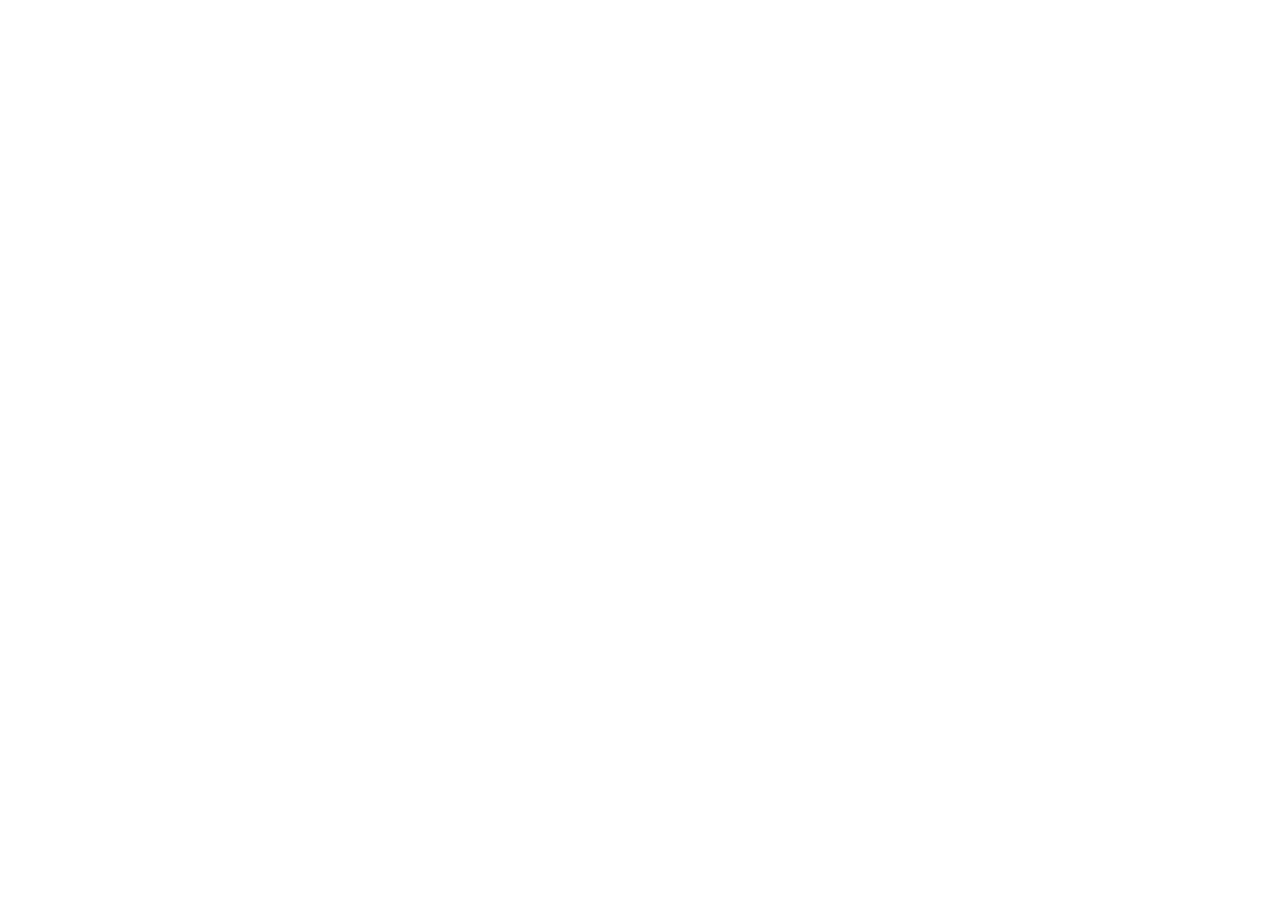
==== commit 60b365db: "Renvoie chaque page vers le site sur Netlify Le site de PumpPump est désormais publié sur https://pu" ====
--- a/index.html
+++ b/index.html
@@ -2,298 +2,14 @@
 <html lang="fr">
 <head>
 <meta charset="utf-8">
-<link rel="canonical" href="https://keytwobiz.github.io/pumppump-legal/">
-<meta name="viewport" content="width=device-width, initial-scale=1, viewport-fit=cover">
-<title>PumpPump · Le bon plein, au bon endroit</title>
-<meta name="description" content="PumpPump vous dit où faire le plein en France : prix officiels mis à jour toutes les 10 minutes, affluence, ruptures et arrêts conseillés sur votre trajet.">
-<meta name="color-scheme" content="light dark">
-<meta name="theme-color" content="#ffffff" media="(prefers-color-scheme: light)">
-<meta name="theme-color" content="#000000" media="(prefers-color-scheme: dark)">
-<link rel="icon" href="images/icone-64.png" type="image/png">
-<link rel="apple-touch-icon" href="images/icone-180.png">
-<meta property="og:type" content="website">
-<meta property="og:locale" content="fr_FR">
-<meta property="og:site_name" content="PumpPump">
-<meta property="og:title" content="PumpPump · Le bon plein, au bon endroit">
-<meta property="og:description" content="PumpPump vous dit où faire le plein en France : prix officiels mis à jour toutes les 10 minutes, affluence, ruptures et arrêts conseillés sur votre trajet.">
-<meta property="og:url" content="https://keytwobiz.github.io/pumppump-legal/">
-<meta property="og:image" content="https://keytwobiz.github.io/pumppump-legal/images/icone-512.png">
-<meta name="twitter:card" content="summary">
-<script>document.documentElement.classList.add('js')</script>
-<link rel="stylesheet" href="style.css?v=ad9df41360">
-<script src="site.js?v=acaf710050" defer></script>
+<meta name="viewport" content="width=device-width, initial-scale=1">
+<title>PumpPump a changé d'adresse</title>
+<meta name="robots" content="noindex">
+<link rel="canonical" href="https://pumppump-app.netlify.app/">
+<script>location.replace('https://pumppump-app.netlify.app/' + location.search + location.hash)</script>
+<meta http-equiv="refresh" content="0; url=https://pumppump-app.netlify.app/">
 </head>
 <body>
-<a class="skip-link" href="#contenu">Aller au contenu</a>
-<header class="site-header" data-header>
-<div class="wrap header-inner">
-<a class="brand" href="./"><img src="images/icone-64.png" width="32" height="32" alt=""><span>PumpPump</span></a>
-<nav class="nav" aria-label="Navigation principale">
-<a href="fonctionnalites.html">Fonctionnalités</a>
-<a href="a-propos.html">À propos</a>
-<a href="assistance.html">Assistance</a>
-</nav>
-<button class="menu-button" type="button" aria-expanded="false" aria-controls="menu" data-menu-button><span class="sr-only">Ouvrir le menu</span><span class="bars" aria-hidden="true"></span></button>
-</div>
-</header>
-<nav class="mobile-menu" id="menu" aria-label="Menu">
-<a href="./" style="--i: 0" aria-current="page">Accueil</a>
-<a href="fonctionnalites.html" style="--i: 1">Fonctionnalités</a>
-<a href="a-propos.html" style="--i: 2">À propos</a>
-<a href="assistance.html" style="--i: 3">Assistance</a>
-<div class="menu-small">
-<a href="confidentialite.html" style="--i: 4">Confidentialité et RGPD</a>
-<a href="conditions.html" style="--i: 5">Conditions d'utilisation</a>
-<a href="mentions-legales.html" style="--i: 6">Mentions légales</a>
-</div>
-</nav>
-<main id="contenu">
-<section class="hero">
-  <div class="hero-bg" aria-hidden="true"><span class="blob b1"></span><span class="blob b2"></span><span class="blob b3"></span></div>
-  <div class="wrap hero-grid">
-    <div class="hero-copy">
-      <p class="eyebrow reveal-load" style="--d: 0">Pour iPhone, partout en France</p>
-      <h1 class="hero-title">
-        <span class="line"><span style="--d: 1">Le bon plein,</span></span>
-        <span class="line"><span class="gradient-text" style="--d: 2">au bon endroit.</span></span>
-      </h1>
-      <p class="lead reveal-load" style="--d: 3">PumpPump vous dit où faire le plein, maintenant ou sur votre trajet. Prix officiels, affluence, ruptures : la bonne station en un coup d'œil.</p>
-      <div class="actions reveal-load" style="--d: 4">
-        <span class="button soon"><svg class="icon" viewBox="0 0 24 24" aria-hidden="true" focusable="false"><rect x="6.5" y="2.5" width="11" height="19" rx="3"/><path d="M11 18.5h2"/></svg>Bientôt sur l'App Store</span>
-        <a class="button ghost" href="fonctionnalites.html">Découvrir l'app</a>
-      </div>
-      <ul class="hero-facts reveal-load" style="--d: 5">
-        <li><svg class="icon" viewBox="0 0 24 24" aria-hidden="true" focusable="false"><path d="m5 12.5 4.5 4.5L19 7.5"/></svg>Gratuite</li>
-        <li><svg class="icon" viewBox="0 0 24 24" aria-hidden="true" focusable="false"><path d="m5 12.5 4.5 4.5L19 7.5"/></svg>Sans compte</li>
-        <li><svg class="icon" viewBox="0 0 24 24" aria-hidden="true" focusable="false"><path d="m5 12.5 4.5 4.5L19 7.5"/></svg>Sans publicité</li>
-      </ul>
-    </div>
-    <div class="hero-visual">
-      <div class="radar" aria-hidden="true"><span></span><span></span><span></span></div>
-      <div class="phone-entry">
-        <div class="phone phone-tilt" data-tilt>
-          <img src="images/1-carte.jpg" width="660" height="1434" fetchpriority="high" alt="La carte de PumpPump à Paris : chaque station affiche le prix du SP98 et son affluence, dans un cercle autour de la voiture.">
-        </div>
-      </div>
-      <div class="chip chip-a" style="--d: 0" aria-hidden="true"><span class="dot vide"></span>Vide</div>
-      <div class="chip chip-b" style="--d: 1" aria-hidden="true"><span class="dot moyen"></span>Moyen <span class="muted">estimé</span></div>
-      <div class="chip chip-c" style="--d: 2" aria-hidden="true"><span class="dot charge"></span>Chargé</div>
-      <div class="chip chip-d" style="--d: 3" aria-hidden="true">Part de l'État <span class="muted">dans chaque prix</span></div>
-    </div>
-  </div>
-</section>
-
-<div class="marquee" role="img" aria-label="Carburants suivis : Gazole, SP95-E10, SP95, SP98, E85 et GPLc.">
-  <div class="marquee-track">
-    <span>Gazole</span><span>SP95-E10</span><span>SP95</span><span>SP98</span><span>E85</span><span>GPLc</span><span>Toutes les stations de France</span>
-    <span aria-hidden="true">Gazole</span><span aria-hidden="true">SP95-E10</span><span aria-hidden="true">SP95</span><span aria-hidden="true">SP98</span><span aria-hidden="true">E85</span><span aria-hidden="true">GPLc</span><span aria-hidden="true">Toutes les stations de France</span>
-  </div>
-</div>
-
-<section class="section">
-  <div class="wrap">
-    <header class="section-head" data-reveal>
-      <p class="eyebrow">Autour de vous</p>
-      <h2>Trois questions avant chaque plein. Une app pour y répondre.</h2>
-    </header>
-    <div class="cards three">
-      <article class="card flat" data-reveal style="--d: 0">
-        <div class="card-icon"><svg class="icon" viewBox="0 0 24 24" aria-hidden="true" focusable="false"><path d="M20.6 13.4 13.4 20.6a2 2 0 0 1-2.8 0L3 13V3h10l7.6 7.6a2 2 0 0 1 0 2.8z"/><circle cx="7.5" cy="7.5" r="1.5"/></svg></div>
-        <h3>Où est-ce le moins cher ?</h3>
-        <p>Les prix officiels de toutes les stations, mis à jour toutes les 10 minutes, avec la part de l'État dans chaque prix.</p>
-      </article>
-      <article class="card flat" data-reveal style="--d: 1">
-        <div class="card-icon"><svg class="icon" viewBox="0 0 24 24" aria-hidden="true" focusable="false"><path d="M5 20v-5M12 20V10M19 20V4"/></svg></div>
-        <h3>Y a-t-il du monde ?</h3>
-        <p>L'affluence de chaque station : vide, moyenne ou chargée. Mesurée, signalée par des conducteurs ou estimée, et l'app dit toujours laquelle.</p>
-      </article>
-      <article class="card flat" data-reveal style="--d: 2">
-        <div class="card-icon"><svg class="icon" viewBox="0 0 24 24" aria-hidden="true" focusable="false"><path d="M12 3s6.5 6.6 6.5 11.2a6.5 6.5 0 0 1-13 0C5.5 9.6 12 3 12 3z"/></svg></div>
-        <h3>Est-ce qu'il en reste ?</h3>
-        <p>Les ruptures de carburant, déclarées par la station ou signalées par des conducteurs, pour ne pas faire le détour pour rien.</p>
-      </article>
-    </div>
-  </div>
-</section>
-
-<section class="section soft">
-  <div class="wrap split">
-    <header class="section-head" data-reveal>
-      <p class="eyebrow">Meilleure station maintenant</p>
-      <h2>La meilleure station, pas seulement la moins chère.</h2>
-      <p>Une station moins chère à l'autre bout de la ville peut coûter plus qu'elle ne fait gagner. PumpPump additionne le plein, le carburant de l'aller-retour et le temps d'attente, puis vous donne la station qui revient le moins cher.</p>
-      <p class="small">Les stations fermées, en rupture ou dont le prix date de plus de 7 jours sont écartées.</p>
-    </header>
-    <div class="equation" data-reveal>
-      <div class="equation-title" data-step style="--s: 0">
-        <span class="star"><svg class="icon" viewBox="0 0 24 24" aria-hidden="true" focusable="false"><path d="m12 3 2.7 5.7 6.3.8-4.6 4.4 1.2 6.1L12 17l-5.6 3 1.2-6.1L3 9.5l6.3-.8z"/></svg></span>
-        <div><strong>Total, 37 rue Fabert</strong><span>2,1 km · à 5 minutes</span></div>
-      </div>
-      <div class="eq-row" data-step style="--s: 1"><span>Plein de 40 litres</span><strong>79,60&nbsp;€</strong></div>
-      <div class="eq-op" data-step style="--s: 2" aria-hidden="true">+</div>
-      <div class="eq-row" data-step style="--s: 3"><span>Trajet et attente</span><strong>6,45&nbsp;€</strong></div>
-      <div class="eq-op" data-step style="--s: 4" aria-hidden="true">=</div>
-      <div class="eq-total" data-step style="--s: 5"><span>Coût total</span><strong data-count="86.05" data-count-delay="1100">86,05&nbsp;€</strong></div>
-      <p class="eq-note" data-step style="--s: 6"><svg class="icon" viewBox="0 0 24 24" aria-hidden="true" focusable="false"><path d="m5 12.5 4.5 4.5L19 7.5"/></svg>13,76&nbsp;€ de moins que la station ouverte la plus proche</p>
-      <p class="eq-caption" data-step style="--s: 7">Exemple réel, à Paris, le 24 octobre 2026.</p>
-    </div>
-  </div>
-</section>
-
-<section class="road" data-road aria-labelledby="titre-route">
-  <div class="wrap">
-    <header class="section-head center" data-reveal>
-      <p class="eyebrow">Sur la route</p>
-      <h2 id="titre-route">Où s'arrêter entre Paris et Marseille ?</h2>
-      <p>Indiquez votre destination. Selon votre réservoir et votre consommation, PumpPump choisit vos arrêts : sans quitter l'autoroute, ou là où c'est le moins cher.</p>
-    </header>
-  </div>
-  <div class="road-track" data-road-track>
-    <div class="road-sticky">
-      <div class="road-route" aria-hidden="true">
-        <span class="road-pill active">Sans quitter l'autoroute <span class="muted">· le plus rapide</span></span>
-        <span class="road-pill">Le moins cher <span class="muted">· +8 min · 10,20&nbsp;€ d'économie</span></span>
-      </div>
-      <div class="road-stage" aria-hidden="true">
-        <svg width="0" height="0" style="position: absolute" focusable="false">
-          <symbol id="pompe" viewBox="0 0 60 84">
-            <path d="M44 72c13 2 15-15 9-29" fill="none" stroke="#1A1446" stroke-width="5" stroke-linecap="round"/>
-            <rect x="10" y="32" width="34" height="48" rx="7" fill="#E8383D" stroke="#1A1446" stroke-width="4"/>
-            <rect x="16" y="40" width="22" height="14" rx="3" fill="#FFF6E8" stroke="#1A1446" stroke-width="3"/>
-            <rect x="21" y="26" width="12" height="7" fill="#D9DDE6" stroke="#1A1446" stroke-width="3"/>
-            <circle cx="27" cy="16" r="13" fill="#E8383D" stroke="#1A1446" stroke-width="4"/>
-            <circle cx="27" cy="16" r="6.5" fill="#FFF6E8"/>
-          </symbol>
-        </svg>
-        <svg class="road-svg wide" viewBox="0 0 1200 400" focusable="false" data-start="0.02" data-end="0.95">
-          <path class="road-edge" stroke-width="62" d="M-40 300C120 300 170 110 340 110S560 300 720 300 930 100 1060 100 1210 170 1250 200"/>
-          <path class="road-asphalt" stroke-width="48" data-road-path d="M-40 300C120 300 170 110 340 110S560 300 720 300 930 100 1060 100 1210 170 1250 200"/>
-          <path class="road-dash" d="M-40 300C120 300 170 110 340 110S560 300 720 300 930 100 1060 100 1210 170 1250 200"/>
-          <path class="road-trail" pathLength="1" data-trail d="M-40 300C120 300 170 110 340 110S560 300 720 300 930 100 1060 100 1210 170 1250 200"/>
-          <g class="road-place" data-place data-trip="0"><circle class="halo" r="34"/><circle class="marker" r="13" fill="#FFFFFF" stroke="#1A1446" stroke-width="5"/></g>
-          <g class="road-place" data-place data-trip="0.08" data-offset="54"><circle class="halo" cy="-30" r="40"/><use href="#pompe" x="-23" y="-64" width="46" height="64"/></g>
-          <g class="road-place" data-place data-trip="0.71" data-offset="54"><circle class="halo" cy="-30" r="40"/><use href="#pompe" x="-23" y="-64" width="46" height="64"/></g>
-          <g class="road-place" data-place data-trip="1"><circle class="halo" r="34"/><circle class="marker" r="15" fill="#E8383D" stroke="#1A1446" stroke-width="5"/></g>
-          <g class="road-car" data-car><image href="images/voiture.svg" x="-34" y="-34" width="68" height="68"/></g>
-        </svg>
-        <svg class="road-svg tall" viewBox="0 0 360 640" focusable="false" data-start="0.07" data-end="0.93">
-          <path class="road-edge" stroke-width="74" d="M180-30C180 90 60 110 70 220S300 330 290 440 180 560 180 680"/>
-          <path class="road-asphalt" stroke-width="58" data-road-path d="M180-30C180 90 60 110 70 220S300 330 290 440 180 560 180 680"/>
-          <path class="road-dash" d="M180-30C180 90 60 110 70 220S300 330 290 440 180 560 180 680"/>
-          <path class="road-trail" pathLength="1" data-trail d="M180-30C180 90 60 110 70 220S300 330 290 440 180 560 180 680"/>
-          <g class="road-place" data-place data-trip="0"><circle class="halo" r="40"/><circle class="marker" r="16" fill="#FFFFFF" stroke="#1A1446" stroke-width="6"/></g>
-          <g class="road-place" data-place data-trip="0.08" data-offset="-64"><circle class="halo" cy="-36" r="48"/><use href="#pompe" x="-28" y="-78" width="56" height="78"/></g>
-          <g class="road-place" data-place data-trip="0.71" data-offset="64"><circle class="halo" cy="-36" r="48"/><use href="#pompe" x="-28" y="-78" width="56" height="78"/></g>
-          <g class="road-place" data-place data-trip="1"><circle class="halo" r="40"/><circle class="marker" r="18" fill="#E8383D" stroke="#1A1446" stroke-width="6"/></g>
-          <g class="road-car" data-car><image href="images/voiture.svg" x="-44" y="-44" width="88" height="88"/></g>
-        </svg>
-      </div>
-      <ol class="road-stops">
-        <li class="stop" data-stop="0"><strong>Paris</strong><span>Départ, réservoir au quart</span></li>
-        <li class="stop" data-stop="0.08"><strong>Arrêt au km 62</strong><span>Sur l'autoroute, sans détour</span></li>
-        <li class="stop" data-stop="0.71"><strong>Arrêt au km 549</strong><span>Autoroute A7, sur la route</span></li>
-        <li class="stop" data-stop="1"><strong>Marseille</strong><span>773 km, en gardant 50 km de réserve</span></li>
-      </ol>
-      <p class="road-note">Trajet réel calculé par PumpPump, en SP98, pour un réservoir de 40 litres.</p>
-    </div>
-  </div>
-</section>
-
-<section class="section">
-  <div class="wrap split">
-    <header class="section-head" data-reveal>
-      <p class="eyebrow">Une affluence honnête</p>
-      <h2>Ce qui est vu n'est jamais confondu avec ce qui est deviné.</h2>
-      <p>Chaque statut dit d'où il vient. Une observation s'affiche en plein, une estimation en contour, avec ses raisons.</p>
-    </header>
-    <div class="badges">
-      <div class="badge-row" data-reveal style="--d: 0"><span class="badge filled charge">Chargé</span><p><strong>Mesuré.</strong> Des conducteurs viennent de s'y arrêter, et leur attente a été mesurée.</p></div>
-      <div class="badge-row" data-reveal style="--d: 1"><span class="badge filled moyen">Moyen</span><p><strong>Signalé.</strong> Des conducteurs ont répondu à la question posée en sortant de la station.</p></div>
-      <div class="badge-row" data-reveal style="--d: 2"><span class="badge outline vide">Vide</span><p><strong>Estimé.</strong> D'après l'historique de la station à cette heure-là, ou l'heure de pointe et les ruptures voisines.</p></div>
-    </div>
-  </div>
-</section>
-
-<section class="section dark">
-  <div class="wrap">
-    <p class="eyebrow" data-reveal>Vie privée</p>
-    <h2 class="statement" data-reveal>
-      <span style="--d: 0">Sans compte.</span>
-      <span style="--d: 1">Sans publicité.</span>
-      <span style="--d: 2">Sans traceur.</span>
-    </h2>
-    <div class="privacy-list">
-      <article class="card" data-reveal style="--d: 0">
-        <div class="card-icon"><svg class="icon" viewBox="0 0 24 24" aria-hidden="true" focusable="false"><rect x="5" y="11" width="14" height="10" rx="2.5"/><path d="M8 11V8a4 4 0 0 1 8 0v3"/></svg></div>
-        <h3>Vos trajets restent à vous</h3>
-        <p>Ils ne sont jamais enregistrés. Pour mesurer l'attente, l'app n'envoie que la station, l'heure et la durée de l'arrêt.</p>
-      </article>
-      <article class="card" data-reveal style="--d: 1">
-        <div class="card-icon"><svg class="icon" viewBox="0 0 24 24" aria-hidden="true" focusable="false"><path d="m3 3 18 18"/><path d="M10.6 5.1A10 10 0 0 1 12 5c5 0 9 4.5 10 7-.4 1-1.2 2.3-2.4 3.5M6.6 6.6C4.5 7.9 2.8 10 2 12c1 2.5 5 7 10 7 1.9 0 3.6-.6 5.1-1.5"/><path d="M9.9 9.9a3 3 0 0 0 4.2 4.2"/></svg></div>
-        <h3>Aucun suivi</h3>
-        <p>Ni cookie, ni mesure d'audience, ni identifiant publicitaire. Rien n'est vendu ni cédé.</p>
-      </article>
-      <article class="card" data-reveal style="--d: 2">
-        <div class="card-icon"><svg class="icon" viewBox="0 0 24 24" aria-hidden="true" focusable="false"><path d="M4 7h16M9 7V4h6v3M6 7l1 13h10l1-13"/></svg></div>
-        <h3>Tout effacer, à tout moment</h3>
-        <p>« Supprimer mes données », dans les réglages, efface tout aussitôt, sur le serveur comme sur le téléphone.</p>
-      </article>
-    </div>
-  </div>
-</section>
-
-<section class="section">
-  <div class="wrap">
-    <div class="cta-card" data-reveal>
-      <img class="app-icon" src="images/icone-512.png" width="512" height="512" alt="L'icône de PumpPump : une pompe à essence rouge des années 50.">
-      <h2>Prêt pour le prochain plein ?</h2>
-      <p>PumpPump arrive sur l'App Store, gratuitement. Une question en attendant ? L'assistance vous répond.</p>
-      <div class="actions">
-        <span class="button soon"><svg class="icon" viewBox="0 0 24 24" aria-hidden="true" focusable="false"><rect x="6.5" y="2.5" width="11" height="19" rx="3"/><path d="M11 18.5h2"/></svg>Bientôt sur l'App Store</span>
-        <a class="button ghost" href="assistance.html">Assistance</a>
-      </div>
-    </div>
-  </div>
-</section>
-
-</main>
-<footer class="site-footer">
-<div class="wrap">
-<div class="footer-grid">
-<div class="footer-brand">
-<a class="brand" href="./"><img src="images/icone-64.png" width="32" height="32" alt=""><span>PumpPump</span></a>
-<p>Le bon plein, au bon endroit. Pour iPhone, partout en France.</p>
-</div>
-<nav aria-label="L'app">
-<h2>L'app</h2>
-<ul>
-<li><a href="./">Accueil</a></li>
-<li><a href="fonctionnalites.html">Fonctionnalités</a></li>
-<li><a href="a-propos.html">À propos</a></li>
-</ul>
-</nav>
-<nav aria-label="Aide">
-<h2>Aide</h2>
-<ul>
-<li><a href="assistance.html">Assistance</a></li>
-<li><a href="assistance.html#faq">Questions fréquentes</a></li>
-<li><a href="mailto:hugoparenti@icloud.com">Nous écrire</a></li>
-</ul>
-</nav>
-<nav aria-label="Informations légales">
-<h2>Légal</h2>
-<ul>
-<li><a href="confidentialite.html">Confidentialité et RGPD</a></li>
-<li><a href="conditions.html">Conditions d'utilisation</a></li>
-<li><a href="mentions-legales.html">Mentions légales</a></li>
-</ul>
-</nav>
-</div>
-<div class="footer-bottom">
-<p>© 2026 Hugo Parenti. Prix : ministère de l'Économie. Stations : © contributeurs OpenStreetMap.</p>
-<p>Contact : <a href="mailto:hugoparenti@icloud.com">hugoparenti@icloud.com</a></p>
-</div>
-</div>
-</footer>
+<p>Le site de PumpPump a changé d'adresse : <a href="https://pumppump-app.netlify.app/">https://pumppump-app.netlify.app/</a></p>
 </body>
 </html>
